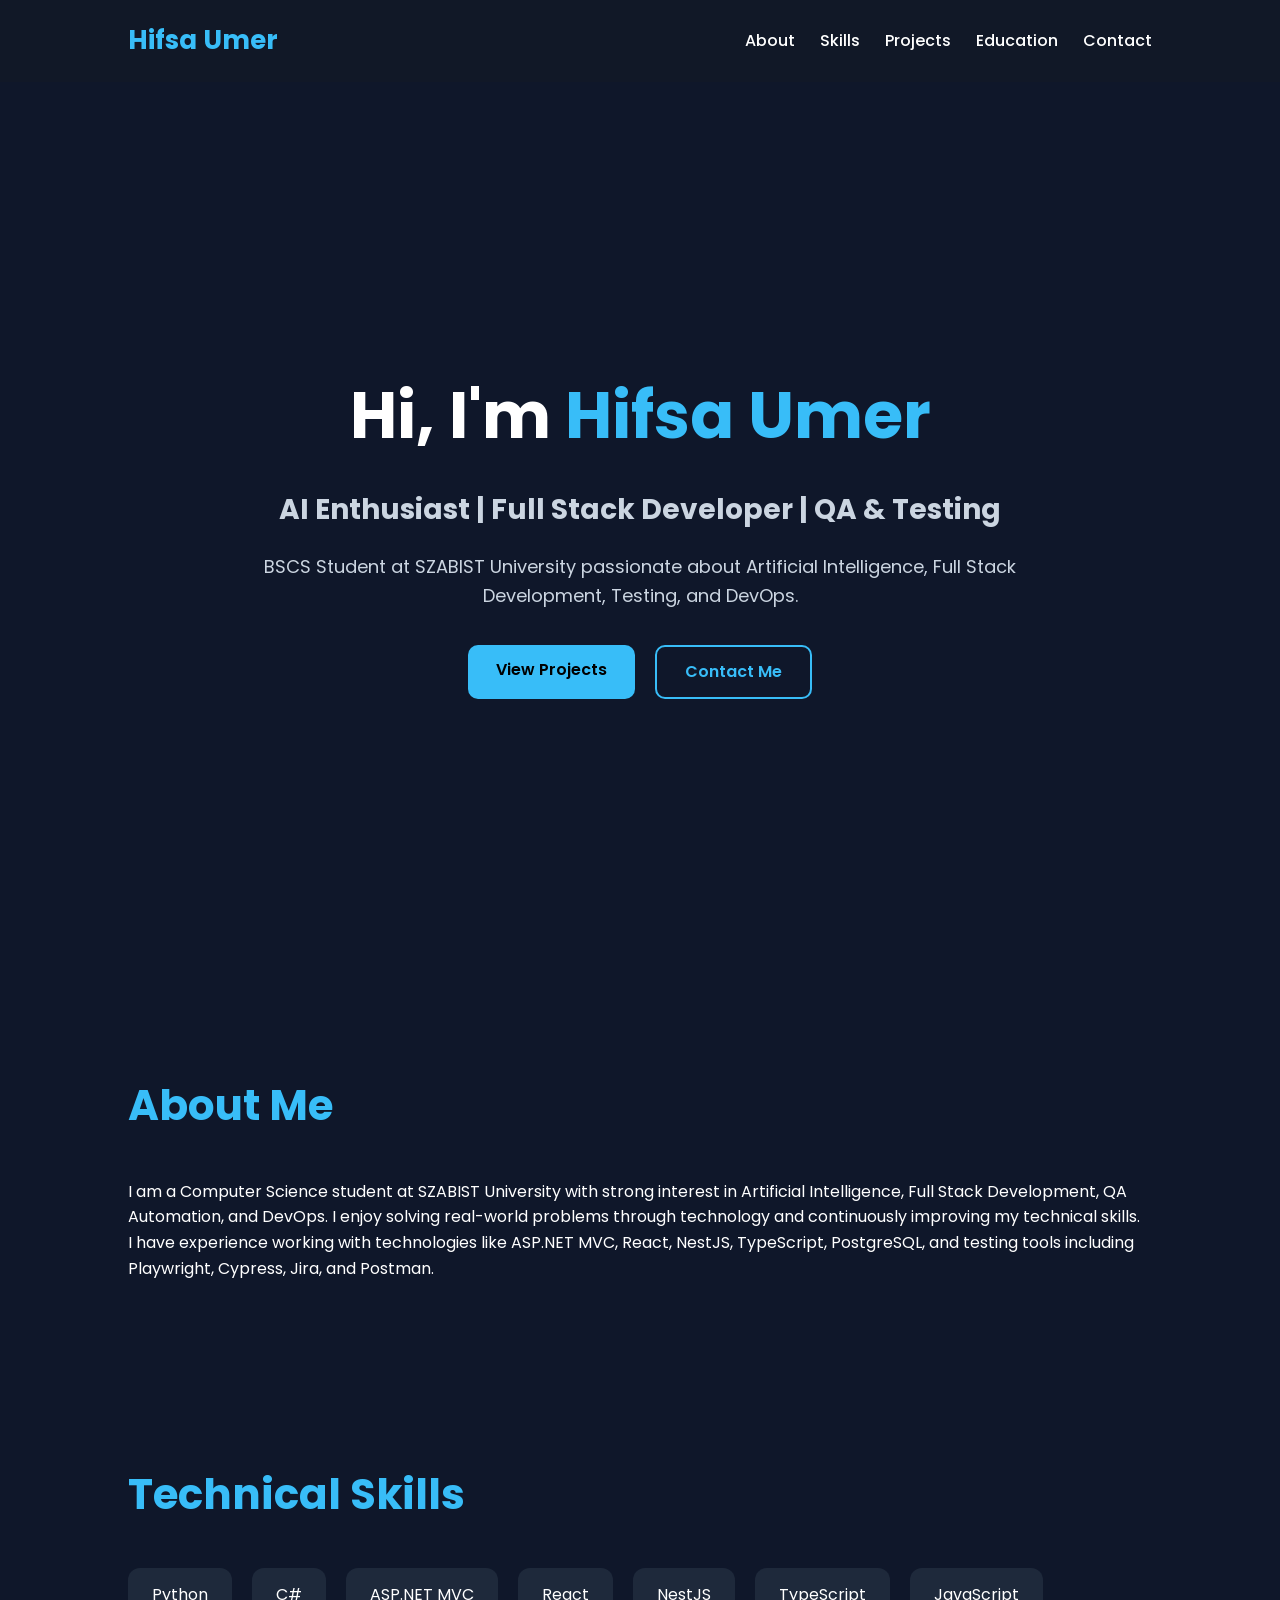
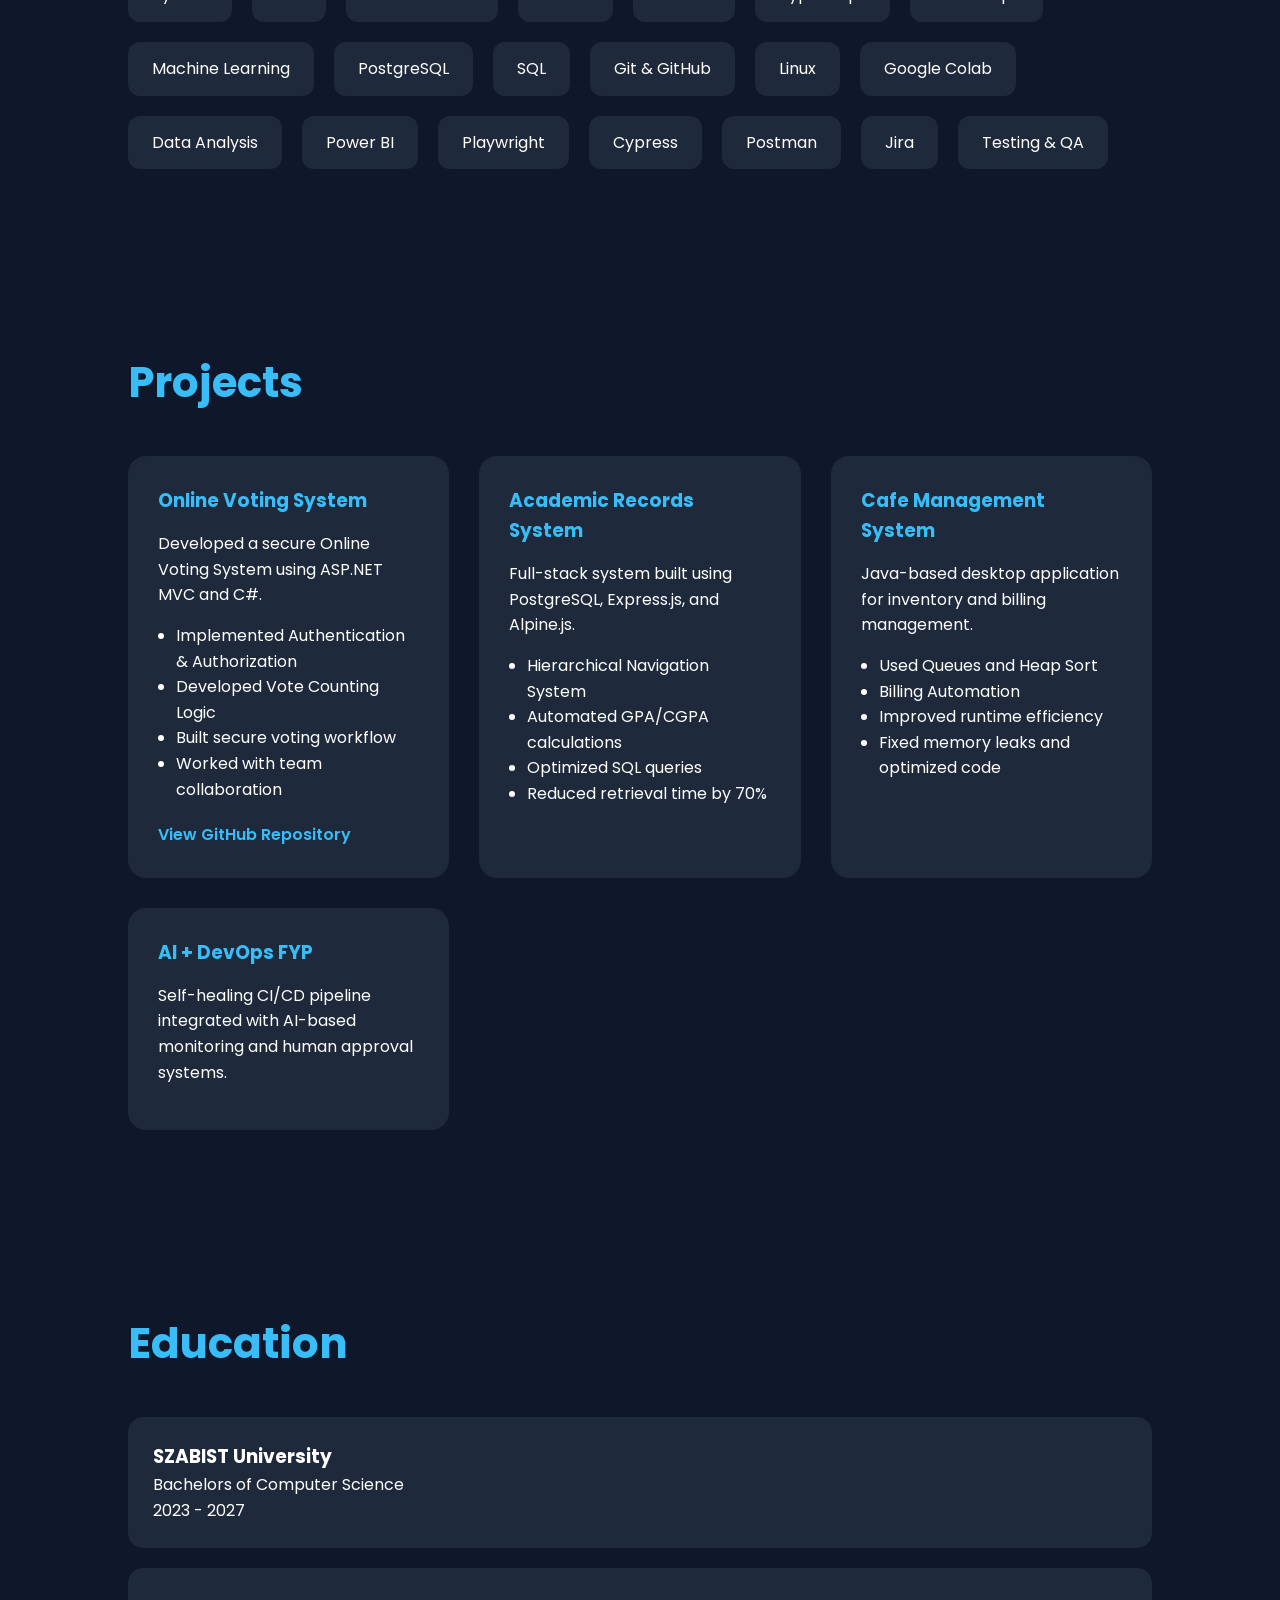
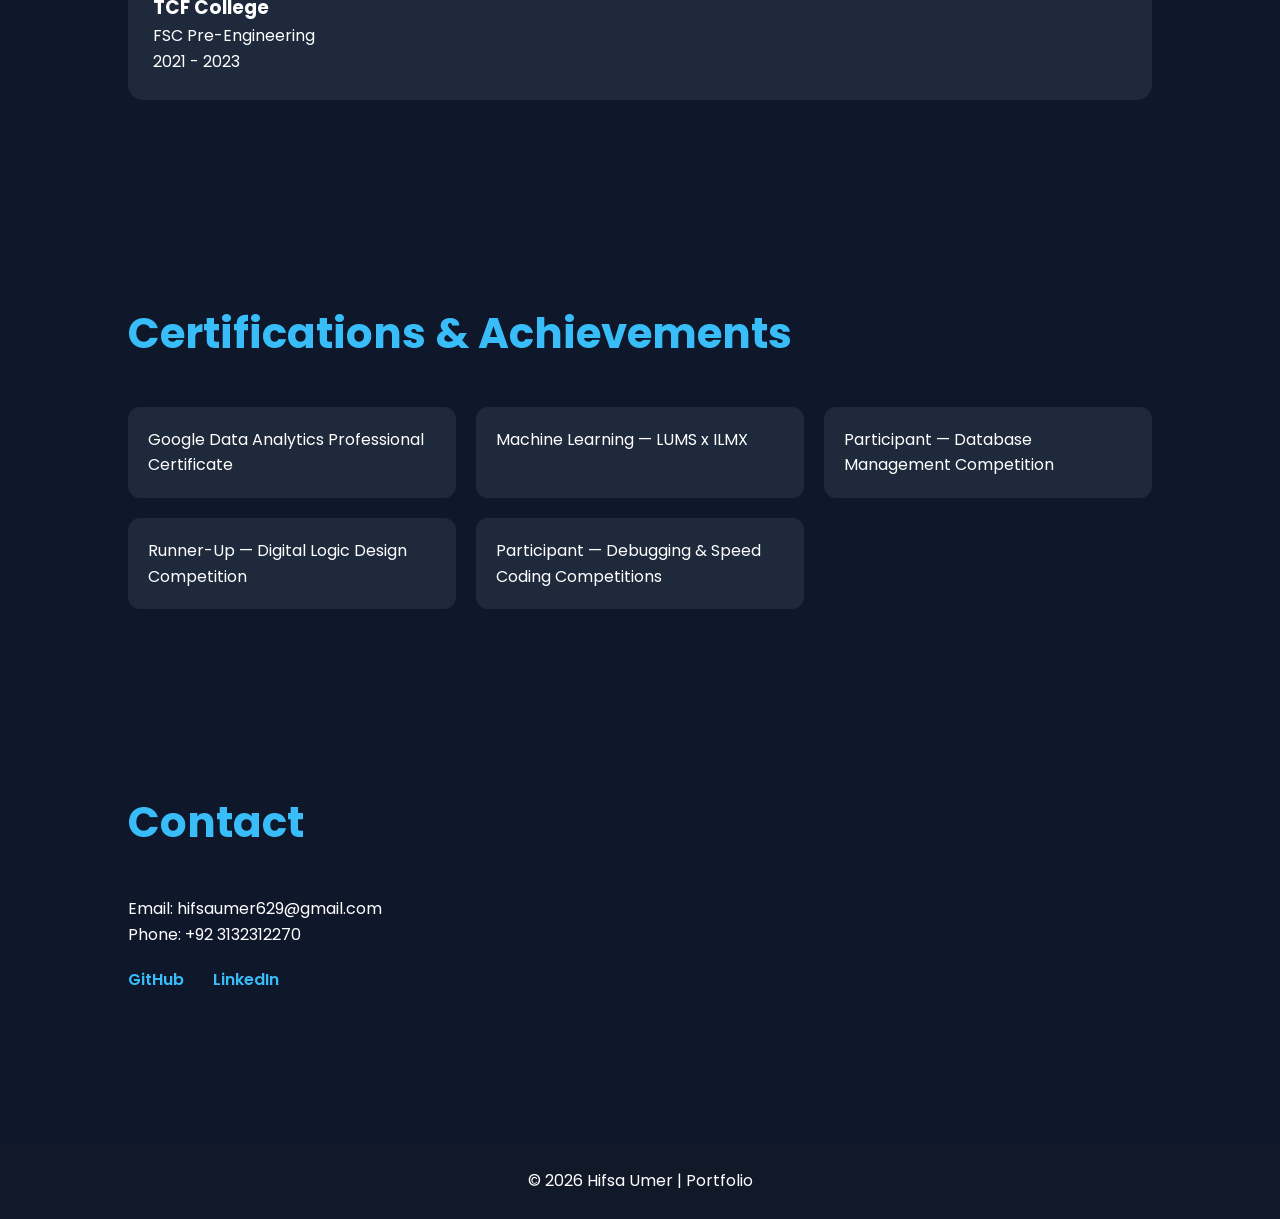
==== index.html @ a05b428c "Rename preview.html to index.html" ====
<!-- index.html -->

<!DOCTYPE html>
<html lang="en">

<head>
  <meta charset="UTF-8" />
  <meta name="viewport" content="width=device-width, initial-scale=1.0" />

  <title>Hifsa Umer | Portfolio</title>

  <link rel="stylesheet" href="style.css" />

  <link rel="preconnect" href="https://fonts.googleapis.com">
  <link rel="preconnect" href="https://fonts.gstatic.com" crossorigin>

  <link href="https://fonts.googleapis.com/css2?family=Poppins:wght@300;400;500;600;700&display=swap"
    rel="stylesheet">

</head>

<body>

  <!-- NAVBAR -->

  <nav class="navbar">

    <div class="logo">Hifsa Umer</div>

    <ul class="nav-links">

      <li><a href="#about">About</a></li>
      <li><a href="#skills">Skills</a></li>
      <li><a href="#projects">Projects</a></li>
      <li><a href="#education">Education</a></li>
      <li><a href="#contact">Contact</a></li>

    </ul>

  </nav>

  <!-- HERO SECTION -->

  <section class="hero">

    <div class="hero-content">

      <h1>
        Hi, I'm <span>Hifsa Umer</span>
      </h1>

      <h2>
        AI Enthusiast | Full Stack Developer | QA & Testing
      </h2>

      <p>
        BSCS Student at SZABIST University passionate about
        Artificial Intelligence, Full Stack Development,
        Testing, and DevOps.
      </p>

      <div class="hero-buttons">

        <a href="#projects" class="btn">View Projects</a>

        <a href="#contact" class="btn-outline">Contact Me</a>

      </div>

    </div>

  </section>

  <!-- ABOUT -->

  <section id="about" class="section">

    <h2>About Me</h2>

    <p>
      I am a Computer Science student at SZABIST University
      with strong interest in Artificial Intelligence,
      Full Stack Development, QA Automation, and DevOps.
      I enjoy solving real-world problems through technology
      and continuously improving my technical skills.
    </p>

    <p>
      I have experience working with technologies like
      ASP.NET MVC, React, NestJS, TypeScript, PostgreSQL,
      and testing tools including Playwright, Cypress,
      Jira, and Postman.
    </p>

  </section>

  <!-- SKILLS -->

  <section id="skills" class="section">

    <h2>Technical Skills</h2>

    <div class="skills-container">

      <div class="skill-card">Python</div>

      <div class="skill-card">C#</div>

      <div class="skill-card">ASP.NET MVC</div>

      <div class="skill-card">React</div>

      <div class="skill-card">NestJS</div>

      <div class="skill-card">TypeScript</div>

      <div class="skill-card">JavaScript</div>

      <div class="skill-card">Machine Learning</div>

      <div class="skill-card">PostgreSQL</div>

      <div class="skill-card">SQL</div>

      <div class="skill-card">Git & GitHub</div>

      <div class="skill-card">Linux</div>

      <div class="skill-card">Google Colab</div>

      <div class="skill-card">Data Analysis</div>

      <div class="skill-card">Power BI</div>

      <div class="skill-card">Playwright</div>

      <div class="skill-card">Cypress</div>

      <div class="skill-card">Postman</div>

      <div class="skill-card">Jira</div>

      <div class="skill-card">Testing & QA</div>

    </div>

  </section>

  <!-- PROJECTS -->

  <section id="projects" class="section">

    <h2>Projects</h2>

    <div class="projects-container">

      <!-- PROJECT 1 -->

      <div class="project-card">

        <h3>Online Voting System</h3>

        <p>
          Developed a secure Online Voting System using
          ASP.NET MVC and C#.
        </p>

        <ul>

          <li>Implemented Authentication & Authorization</li>

          <li>Developed Vote Counting Logic</li>

          <li>Built secure voting workflow</li>

          <li>Worked with team collaboration</li>

        </ul>

        <a href="https://github.com/Rida-view/OnlineVotingSystem"
          target="_blank">
          View GitHub Repository
        </a>

      </div>

      <!-- PROJECT 2 -->

      <div class="project-card">

        <h3>Academic Records System</h3>

        <p>
          Full-stack system built using PostgreSQL,
          Express.js, and Alpine.js.
        </p>

        <ul>

          <li>Hierarchical Navigation System</li>

          <li>Automated GPA/CGPA calculations</li>

          <li>Optimized SQL queries</li>

          <li>Reduced retrieval time by 70%</li>

        </ul>

      </div>

      <!-- PROJECT 3 -->

      <div class="project-card">

        <h3>Cafe Management System</h3>

        <p>
          Java-based desktop application for inventory
          and billing management.
        </p>

        <ul>

          <li>Used Queues and Heap Sort</li>

          <li>Billing Automation</li>

          <li>Improved runtime efficiency</li>

          <li>Fixed memory leaks and optimized code</li>

        </ul>

      </div>

      <!-- PROJECT 4 -->

      <div class="project-card">

        <h3>AI + DevOps FYP</h3>

        <p>
          Self-healing CI/CD pipeline integrated
          with AI-based monitoring and human
          approval systems.
        </p>

      </div>

    </div>

  </section>

  <!-- EDUCATION -->

  <section id="education" class="section">

    <h2>Education</h2>

    <div class="education-card">

      <h3>SZABIST University</h3>

      <p>Bachelors of Computer Science</p>

      <p>2023 - 2027</p>

    </div>

    <div class="education-card">

      <h3>TCF College</h3>

      <p>FSC Pre-Engineering</p>

      <p>2021 - 2023</p>

    </div>

  </section>

  <!-- CERTIFICATIONS -->

  <section class="section">

    <h2>Certifications & Achievements</h2>

    <div class="certifications">

      <div class="cert-card">
        Google Data Analytics Professional Certificate
      </div>

      <div class="cert-card">
        Machine Learning — LUMS x ILMX
      </div>

      <div class="cert-card">
        Participant — Database Management Competition
      </div>

      <div class="cert-card">
        Runner-Up — Digital Logic Design Competition
      </div>

      <div class="cert-card">
        Participant — Debugging & Speed Coding Competitions
      </div>

    </div>

  </section>

  <!-- CONTACT -->

  <section id="contact" class="section">

    <h2>Contact</h2>

    <p>Email: hifsaumer629@gmail.com</p>

    <p>Phone: +92 3132312270</p>

    <div class="social-links">

      <a href="https://github.com/" target="_blank">
        GitHub
      </a>

      <a href="https://www.linkedin.com/in/hifsa-umer-82b882246"
        target="_blank">
        LinkedIn
      </a>

    </div>

  </section>

  <!-- FOOTER -->

  <footer>

    <p>
      © 2026 Hifsa Umer | Portfolio
    </p>

  </footer>

  <script src="script.js"></script>

</body>

</html>
---- style.css ----
/* style.css */

*{
    margin:0;
    padding:0;
    box-sizing:border-box;
}

html{
    scroll-behavior:smooth;
}

body{
    font-family:'Poppins',sans-serif;
    background:#0f172a;
    color:white;
    line-height:1.6;
}

/* NAVBAR */

.navbar{
    display:flex;
    justify-content:space-between;
    align-items:center;
    padding:20px 10%;
    background:#111827;
    position:sticky;
    top:0;
    z-index:1000;
}

.logo{
    font-size:26px;
    font-weight:700;
    color:#38bdf8;
}

.nav-links{
    display:flex;
    list-style:none;
}

.nav-links li{
    margin-left:25px;
}

.nav-links a{
    text-decoration:none;
    color:white;
    transition:0.3s;
    font-weight:500;
}

.nav-links a:hover{
    color:#38bdf8;
}

/* HERO */

.hero{
    height:100vh;
    display:flex;
    justify-content:center;
    align-items:center;
    text-align:center;
    padding:20px;
}

.hero-content{
    max-width:800px;
}

.hero h1{
    font-size:65px;
    margin-bottom:20px;
}

.hero span{
    color:#38bdf8;
}

.hero h2{
    font-size:28px;
    margin-bottom:20px;
    color:#cbd5e1;
}

.hero p{
    font-size:18px;
    margin-bottom:35px;
    color:#cbd5e1;
}

.hero-buttons{
    display:flex;
    justify-content:center;
    gap:20px;
}

/* BUTTONS */

.btn{
    background:#38bdf8;
    color:black;
    padding:12px 28px;
    border-radius:10px;
    text-decoration:none;
    font-weight:600;
    transition:0.3s;
}

.btn:hover{
    transform:translateY(-3px);
}

.btn-outline{
    border:2px solid #38bdf8;
    color:#38bdf8;
    padding:12px 28px;
    border-radius:10px;
    text-decoration:none;
    font-weight:600;
    transition:0.3s;
}

.btn-outline:hover{
    background:#38bdf8;
    color:black;
}

/* SECTIONS */

.section{
    padding:90px 10%;
}

.section h2{
    font-size:42px;
    margin-bottom:40px;
    color:#38bdf8;
}

/* SKILLS */

.skills-container{
    display:flex;
    flex-wrap:wrap;
    gap:20px;
}

.skill-card{
    background:#1e293b;
    padding:14px 24px;
    border-radius:12px;
    transition:0.3s;
    cursor:pointer;
}

.skill-card:hover{
    background:#38bdf8;
    color:black;
    transform:translateY(-5px);
}

/* PROJECTS */

.projects-container{
    display:grid;
    grid-template-columns:repeat(auto-fit,minmax(320px,1fr));
    gap:30px;
}

.project-card{
    background:#1e293b;
    padding:30px;
    border-radius:18px;
    transition:0.3s;
}

.project-card:hover{
    transform:translateY(-6px);
}

.project-card h3{
    margin-bottom:15px;
    color:#38bdf8;
}

.project-card p{
    margin-bottom:15px;
}

.project-card ul{
    margin-left:18px;
    margin-bottom:20px;
}

.project-card a{
    color:#38bdf8;
    text-decoration:none;
    font-weight:600;
}

/* EDUCATION */

.education-card{
    background:#1e293b;
    padding:25px;
    border-radius:15px;
    margin-bottom:20px;
}

/* CERTIFICATIONS */

.certifications{
    display:grid;
    grid-template-columns:repeat(auto-fit,minmax(250px,1fr));
    gap:20px;
}

.cert-card{
    background:#1e293b;
    padding:20px;
    border-radius:12px;
}

/* CONTACT */

.social-links{
    margin-top:20px;
}

.social-links a{
    margin-right:25px;
    text-decoration:none;
    color:#38bdf8;
    font-weight:600;
}

/* FOOTER */

footer{
    background:#111827;
    text-align:center;
    padding:25px;
    margin-top:60px;
}

/* RESPONSIVE */

@media(max-width:768px){

    .hero h1{
        font-size:42px;
    }

    .hero h2{
        font-size:20px;
    }

    .nav-links{
        display:none;
    }

    .hero-buttons{
        flex-direction:column;
        align-items:center;
    }
}
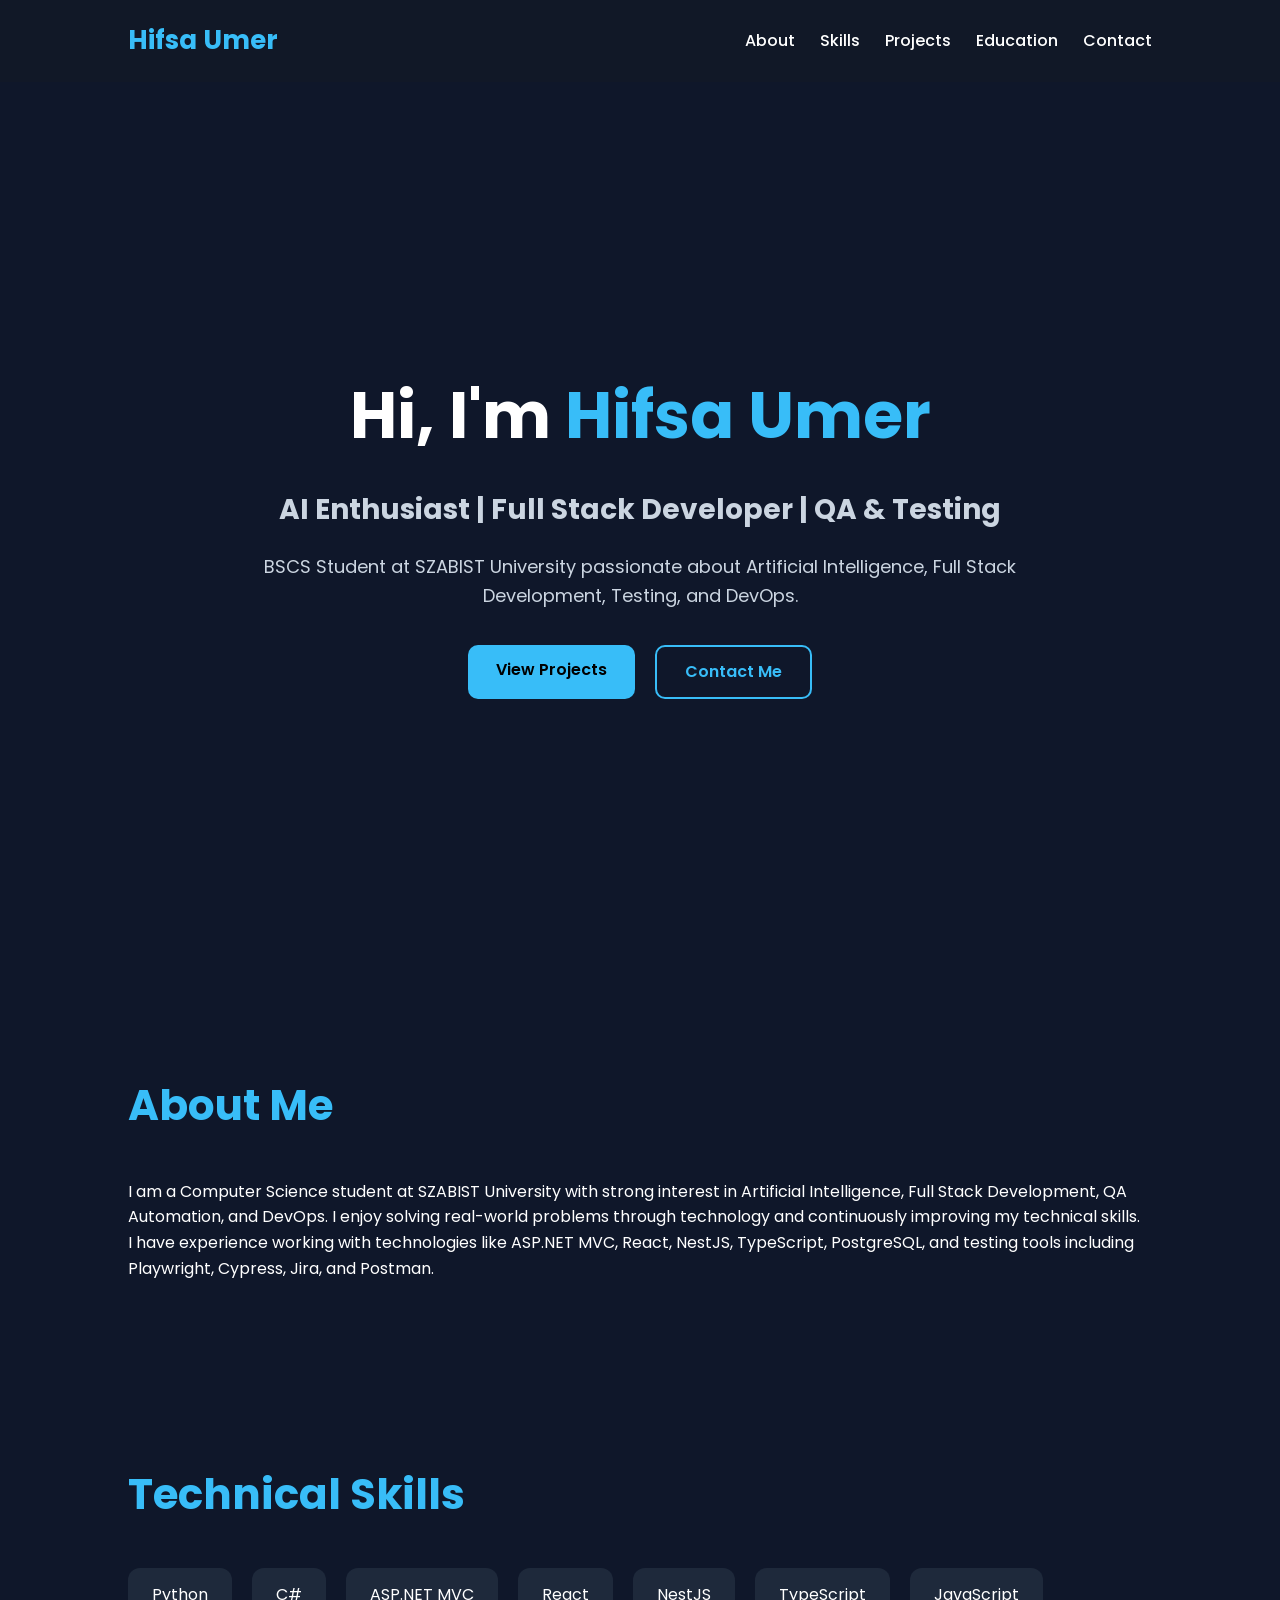
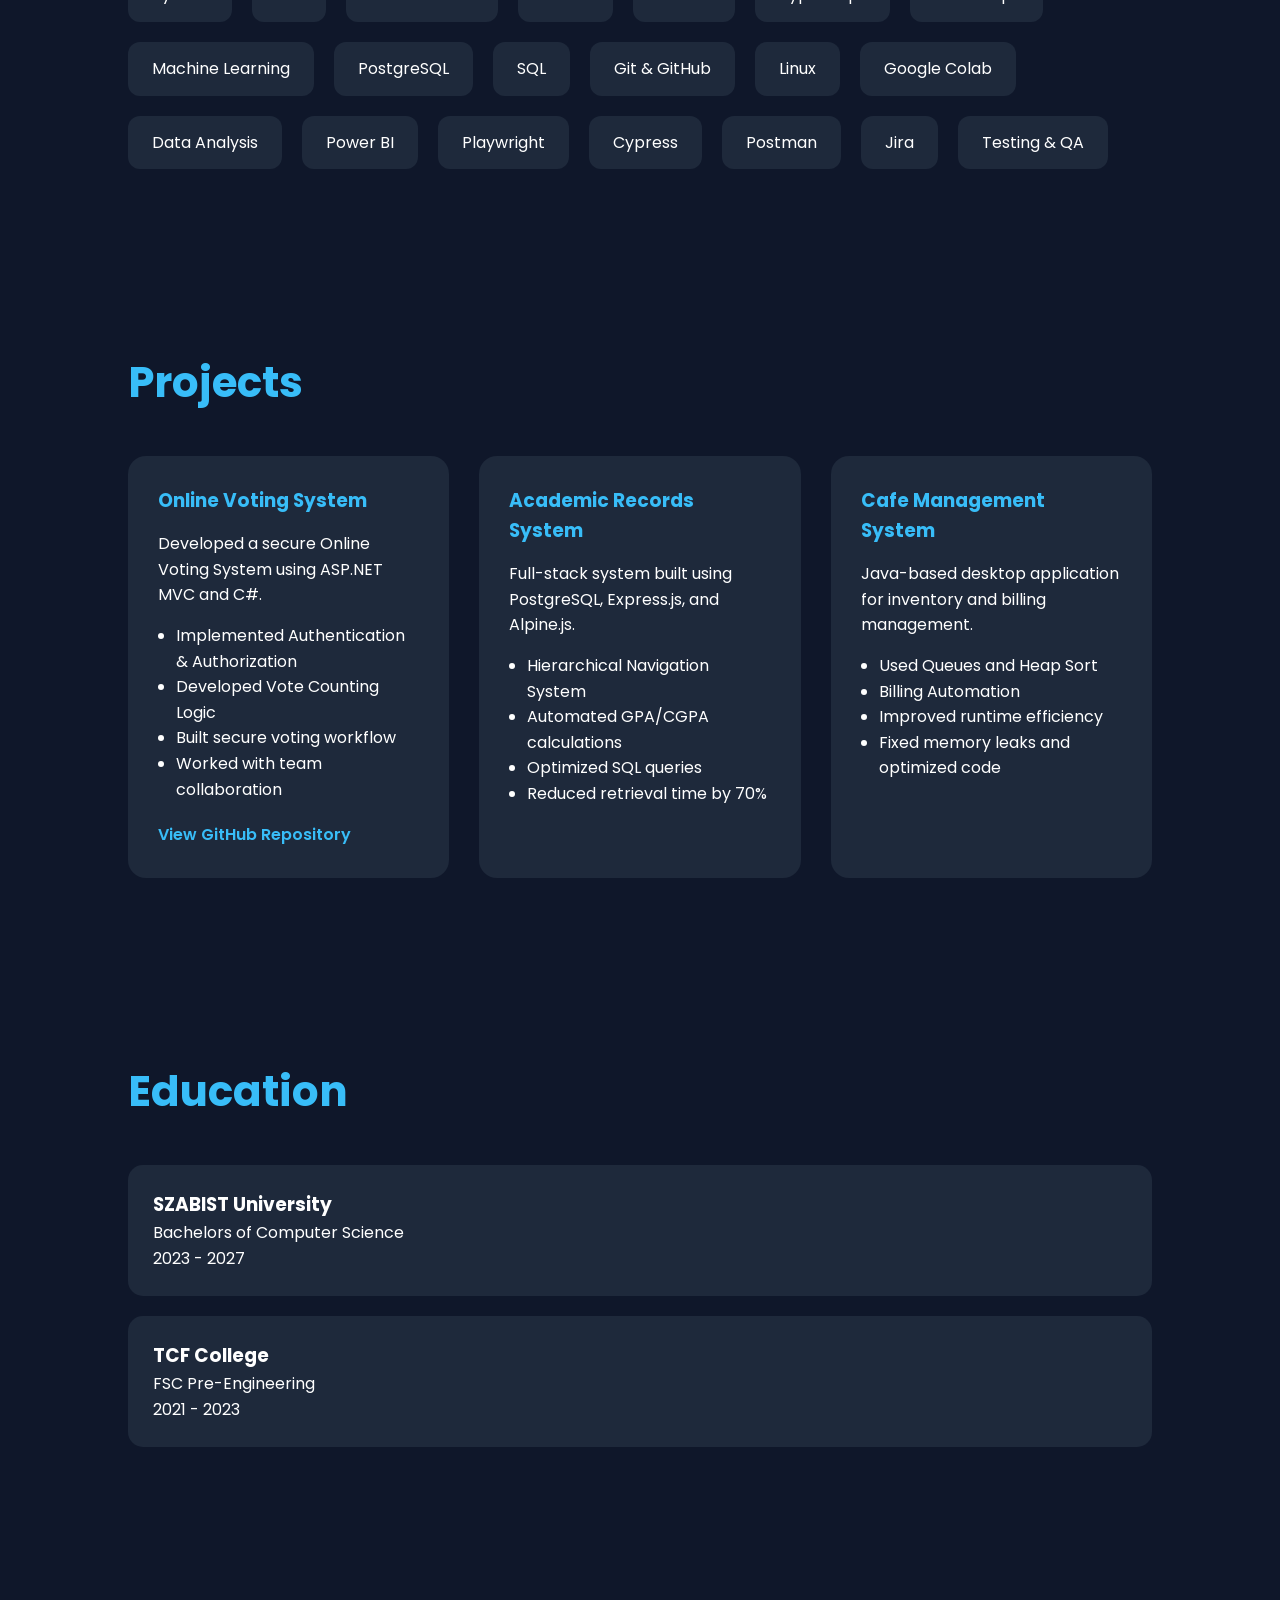
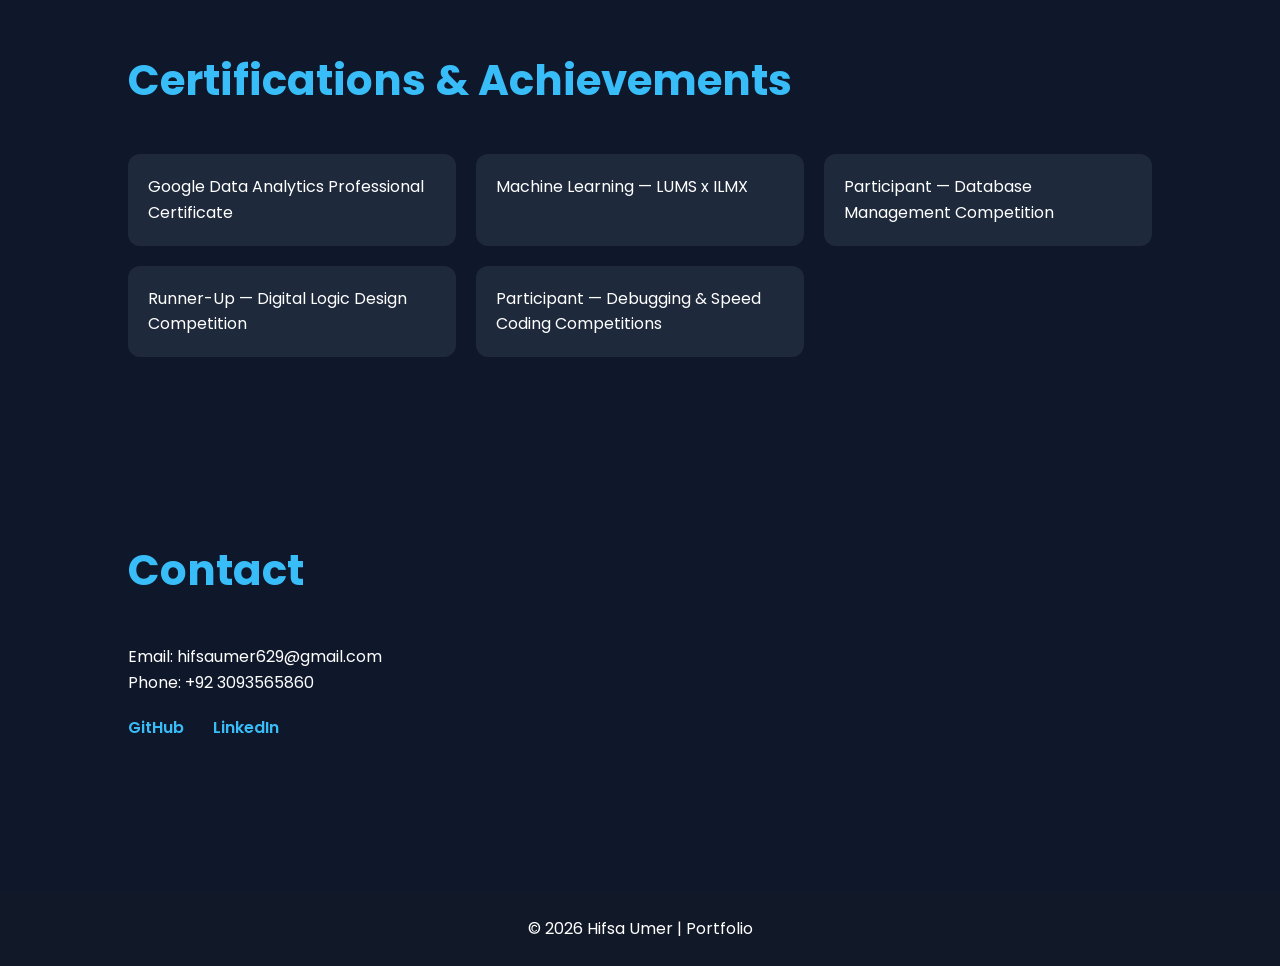
==== commit 29b09e7b: "Remove project 4 and update contact information Removed project 4 details and updated contact phone " ====
--- a/index.html
+++ b/index.html
@@ -234,19 +234,9 @@
 
       </div>
 
-      <!-- PROJECT 4 -->
-
-      <div class="project-card">
-
-        <h3>AI + DevOps FYP</h3>
-
-        <p>
-          Self-healing CI/CD pipeline integrated
-          with AI-based monitoring and human
-          approval systems.
-        </p>
-
-      </div>
+     
+
+     
 
     </div>
 
@@ -320,13 +310,13 @@
 
     <p>Email: hifsaumer629@gmail.com</p>
 
-    <p>Phone: +92 3132312270</p>
+    <p>Phone: +92 3093565860</p>
 
     <div class="social-links">
 
-      <a href="https://github.com/" target="_blank">
-        GitHub
-      </a>
+     <a href="https://github.com/HifsaUmer" target="_blank" rel="noopener noreferrer">
+  GitHub
+</a>
 
       <a href="https://www.linkedin.com/in/hifsa-umer-82b882246"
         target="_blank">
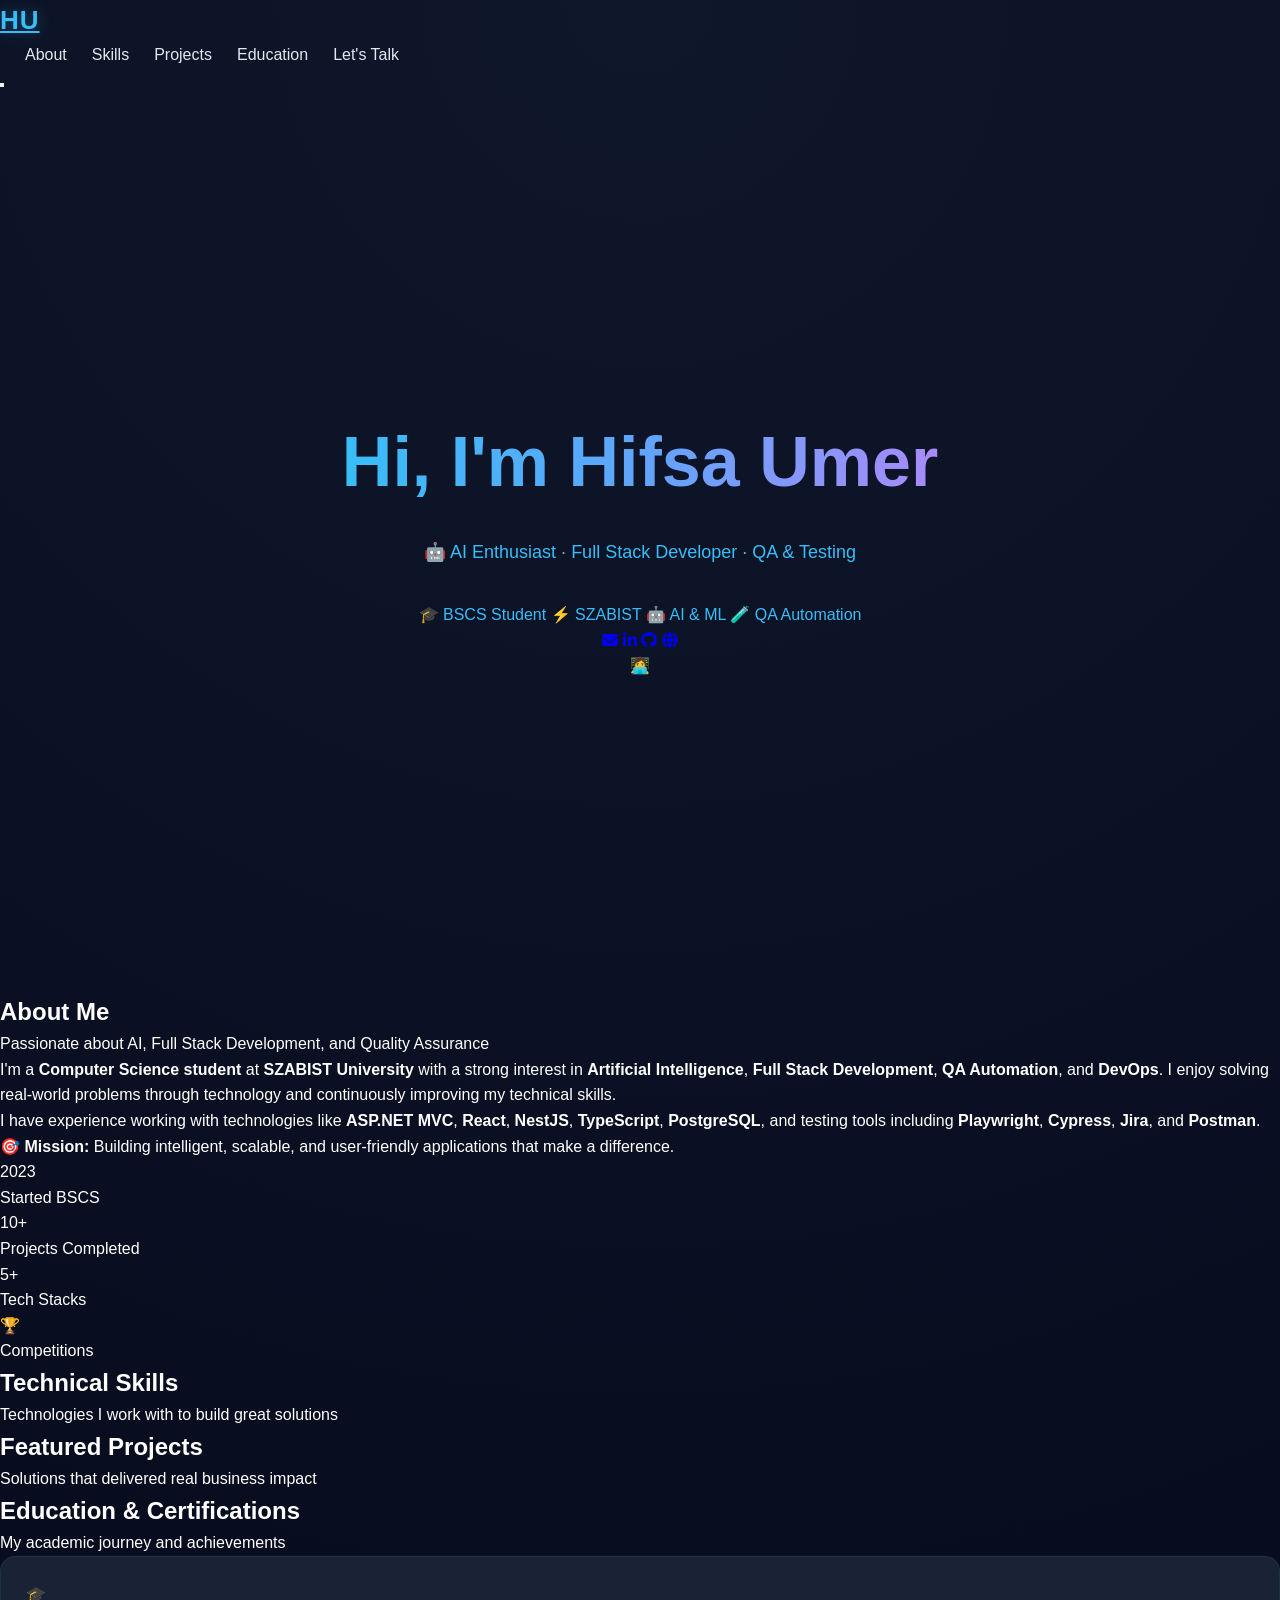
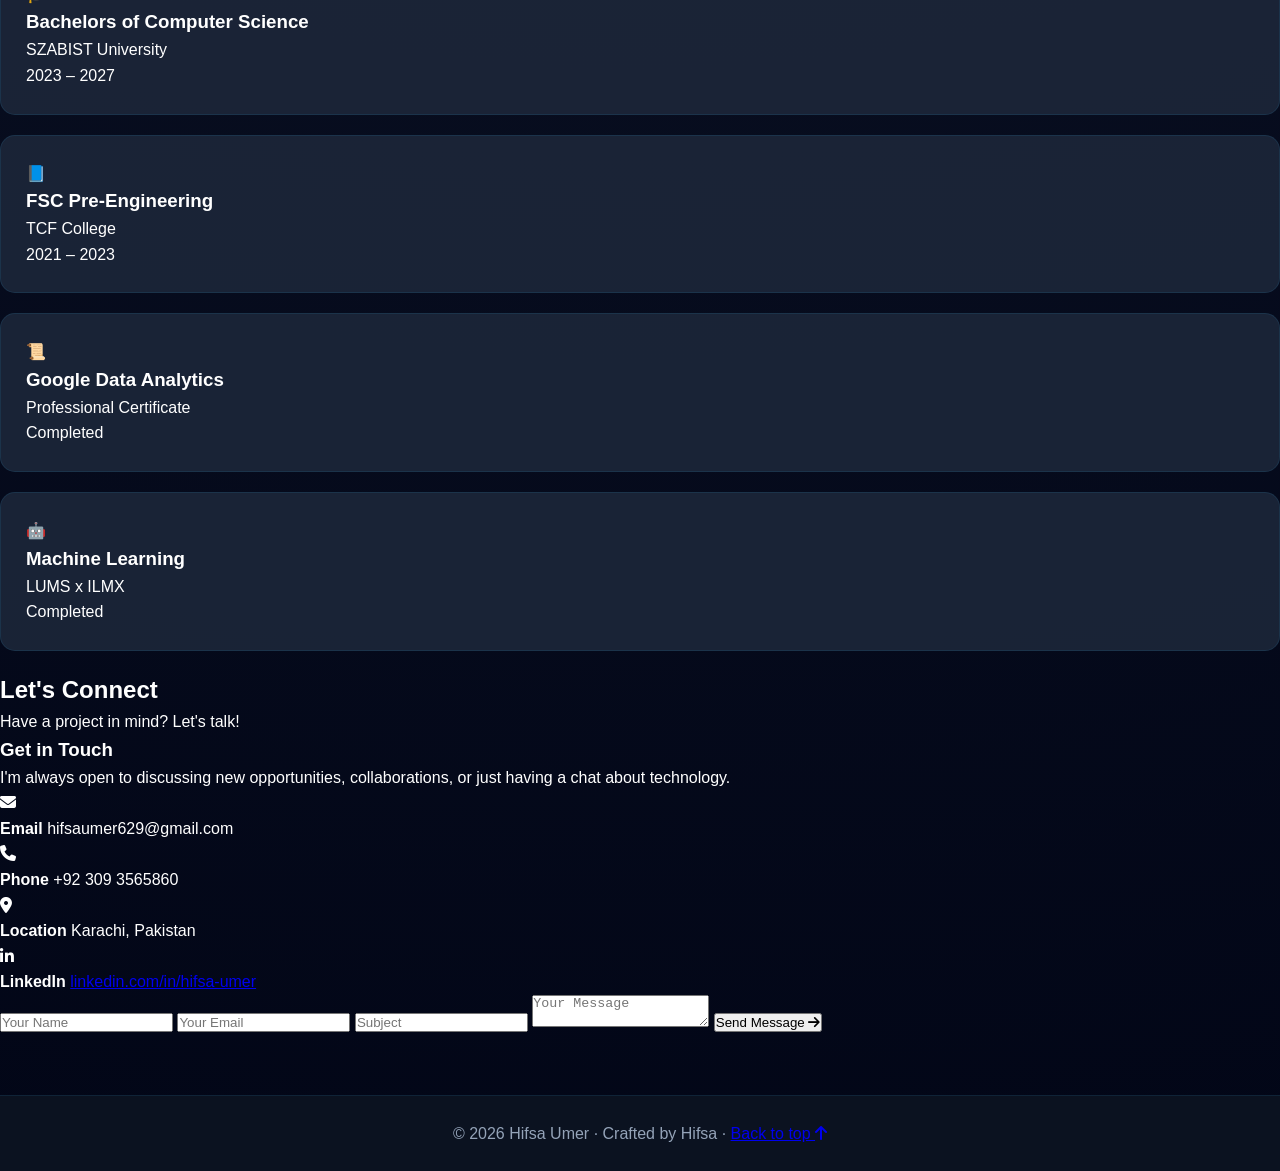
==== commit a676c647: "updated" ====
--- a/index.html
+++ b/index.html
@@ -1,344 +1,259 @@
-<!-- index.html -->
-
 <!DOCTYPE html>
 <html lang="en">
-
 <head>
-  <meta charset="UTF-8" />
-  <meta name="viewport" content="width=device-width, initial-scale=1.0" />
-
-  <title>Hifsa Umer | Portfolio</title>
-
-  <link rel="stylesheet" href="style.css" />
-
-  <link rel="preconnect" href="https://fonts.googleapis.com">
-  <link rel="preconnect" href="https://fonts.gstatic.com" crossorigin>
-
-  <link href="https://fonts.googleapis.com/css2?family=Poppins:wght@300;400;500;600;700&display=swap"
-    rel="stylesheet">
-
+    <meta charset="UTF-8" />
+    <meta name="viewport" content="width=device-width, initial-scale=1.0" />
+    <title>Hifsa Umer | AI Enthusiast & Full Stack Developer</title>
+
+    <!-- Font Awesome -->
+    <link rel="stylesheet" href="https://cdnjs.cloudflare.com/ajax/libs/font-awesome/6.5.0/css/all.min.css" />
+
+    <!-- Google Fonts -->
+    <link href="https://fonts.googleapis.com/css2?family=Fira+Code:wght@400;600;700&family=Inter:wght@300;400;500;600;700;800;900&display=swap" rel="stylesheet" />
+
+    <!-- Custom CSS -->
+    <link rel="stylesheet" href="style.css" />
 </head>
-
 <body>
 
-  <!-- NAVBAR -->
-
-  <nav class="navbar">
-
-    <div class="logo">Hifsa Umer</div>
-
-    <ul class="nav-links">
-
-      <li><a href="#about">About</a></li>
-      <li><a href="#skills">Skills</a></li>
-      <li><a href="#projects">Projects</a></li>
-      <li><a href="#education">Education</a></li>
-      <li><a href="#contact">Contact</a></li>
-
-    </ul>
-
-  </nav>
-
-  <!-- HERO SECTION -->
-
-  <section class="hero">
-
-    <div class="hero-content">
-
-      <h1>
-        Hi, I'm <span>Hifsa Umer</span>
-      </h1>
-
-      <h2>
-        AI Enthusiast | Full Stack Developer | QA & Testing
-      </h2>
-
-      <p>
-        BSCS Student at SZABIST University passionate about
-        Artificial Intelligence, Full Stack Development,
-        Testing, and DevOps.
-      </p>
-
-      <div class="hero-buttons">
-
-        <a href="#projects" class="btn">View Projects</a>
-
-        <a href="#contact" class="btn-outline">Contact Me</a>
-
-      </div>
-
+    <!-- ===== ANIMATED BACKGROUND ===== -->
+    <div class="bg-orbs">
+        <span></span>
+        <span></span>
+        <span></span>
+        <span></span>
     </div>
 
-  </section>
-
-  <!-- ABOUT -->
-
-  <section id="about" class="section">
-
-    <h2>About Me</h2>
-
-    <p>
-      I am a Computer Science student at SZABIST University
-      with strong interest in Artificial Intelligence,
-      Full Stack Development, QA Automation, and DevOps.
-      I enjoy solving real-world problems through technology
-      and continuously improving my technical skills.
-    </p>
-
-    <p>
-      I have experience working with technologies like
-      ASP.NET MVC, React, NestJS, TypeScript, PostgreSQL,
-      and testing tools including Playwright, Cypress,
-      Jira, and Postman.
-    </p>
-
-  </section>
-
-  <!-- SKILLS -->
-
-  <section id="skills" class="section">
-
-    <h2>Technical Skills</h2>
-
-    <div class="skills-container">
-
-      <div class="skill-card">Python</div>
-
-      <div class="skill-card">C#</div>
-
-      <div class="skill-card">ASP.NET MVC</div>
-
-      <div class="skill-card">React</div>
-
-      <div class="skill-card">NestJS</div>
-
-      <div class="skill-card">TypeScript</div>
-
-      <div class="skill-card">JavaScript</div>
-
-      <div class="skill-card">Machine Learning</div>
-
-      <div class="skill-card">PostgreSQL</div>
-
-      <div class="skill-card">SQL</div>
-
-      <div class="skill-card">Git & GitHub</div>
-
-      <div class="skill-card">Linux</div>
-
-      <div class="skill-card">Google Colab</div>
-
-      <div class="skill-card">Data Analysis</div>
-
-      <div class="skill-card">Power BI</div>
-
-      <div class="skill-card">Playwright</div>
-
-      <div class="skill-card">Cypress</div>
-
-      <div class="skill-card">Postman</div>
-
-      <div class="skill-card">Jira</div>
-
-      <div class="skill-card">Testing & QA</div>
-
-    </div>
-
-  </section>
-
-  <!-- PROJECTS -->
-
-  <section id="projects" class="section">
-
-    <h2>Projects</h2>
-
-    <div class="projects-container">
-
-      <!-- PROJECT 1 -->
-
-      <div class="project-card">
-
-        <h3>Online Voting System</h3>
-
-        <p>
-          Developed a secure Online Voting System using
-          ASP.NET MVC and C#.
-        </p>
-
-        <ul>
-
-          <li>Implemented Authentication & Authorization</li>
-
-          <li>Developed Vote Counting Logic</li>
-
-          <li>Built secure voting workflow</li>
-
-          <li>Worked with team collaboration</li>
-
-        </ul>
-
-        <a href="https://github.com/Rida-view/OnlineVotingSystem"
-          target="_blank">
-          View GitHub Repository
-        </a>
-
-      </div>
-
-      <!-- PROJECT 2 -->
-
-      <div class="project-card">
-
-        <h3>Academic Records System</h3>
-
-        <p>
-          Full-stack system built using PostgreSQL,
-          Express.js, and Alpine.js.
-        </p>
-
-        <ul>
-
-          <li>Hierarchical Navigation System</li>
-
-          <li>Automated GPA/CGPA calculations</li>
-
-          <li>Optimized SQL queries</li>
-
-          <li>Reduced retrieval time by 70%</li>
-
-        </ul>
-
-      </div>
-
-      <!-- PROJECT 3 -->
-
-      <div class="project-card">
-
-        <h3>Cafe Management System</h3>
-
-        <p>
-          Java-based desktop application for inventory
-          and billing management.
-        </p>
-
-        <ul>
-
-          <li>Used Queues and Heap Sort</li>
-
-          <li>Billing Automation</li>
-
-          <li>Improved runtime efficiency</li>
-
-          <li>Fixed memory leaks and optimized code</li>
-
-        </ul>
-
-      </div>
-
-     
-
-     
-
-    </div>
-
-  </section>
-
-  <!-- EDUCATION -->
-
-  <section id="education" class="section">
-
-    <h2>Education</h2>
-
-    <div class="education-card">
-
-      <h3>SZABIST University</h3>
-
-      <p>Bachelors of Computer Science</p>
-
-      <p>2023 - 2027</p>
-
-    </div>
-
-    <div class="education-card">
-
-      <h3>TCF College</h3>
-
-      <p>FSC Pre-Engineering</p>
-
-      <p>2021 - 2023</p>
-
-    </div>
-
-  </section>
-
-  <!-- CERTIFICATIONS -->
-
-  <section class="section">
-
-    <h2>Certifications & Achievements</h2>
-
-    <div class="certifications">
-
-      <div class="cert-card">
-        Google Data Analytics Professional Certificate
-      </div>
-
-      <div class="cert-card">
-        Machine Learning — LUMS x ILMX
-      </div>
-
-      <div class="cert-card">
-        Participant — Database Management Competition
-      </div>
-
-      <div class="cert-card">
-        Runner-Up — Digital Logic Design Competition
-      </div>
-
-      <div class="cert-card">
-        Participant — Debugging & Speed Coding Competitions
-      </div>
-
-    </div>
-
-  </section>
-
-  <!-- CONTACT -->
-
-  <section id="contact" class="section">
-
-    <h2>Contact</h2>
-
-    <p>Email: hifsaumer629@gmail.com</p>
-
-    <p>Phone: +92 3093565860</p>
-
-    <div class="social-links">
-
-     <a href="https://github.com/HifsaUmer" target="_blank" rel="noopener noreferrer">
-  GitHub
-</a>
-
-      <a href="https://www.linkedin.com/in/hifsa-umer-82b882246"
-        target="_blank">
-        LinkedIn
-      </a>
-
-    </div>
-
-  </section>
-
-  <!-- FOOTER -->
-
-  <footer>
-
-    <p>
-      © 2026 Hifsa Umer | Portfolio
-    </p>
-
-  </footer>
-
-  <script src="script.js"></script>
+    <!-- ===== NAVIGATION ===== -->
+    <nav id="navbar">
+        <div class="container">
+            <a href="#" class="logo">HU</a>
+            <ul class="nav-links" id="navLinks">
+                <li><a href="#about">About</a></li>
+                <li><a href="#skills">Skills</a></li>
+                <li><a href="#projects">Projects</a></li>
+                <li><a href="#education">Education</a></li>
+                <li><a href="#contact" class="nav-cta">Let's Talk</a></li>
+            </ul>
+            <button class="hamburger" id="hamburger" aria-label="Toggle menu">
+                <span></span>
+                <span></span>
+                <span></span>
+            </button>
+        </div>
+    </nav>
+
+    <!-- ===== HERO ===== -->
+    <section class="hero" id="home">
+        <div class="container">
+            <div class="hero-content">
+                <div class="hero-text">
+                    <h1>Hi, I'm <span class="highlight">Hifsa Umer</span></h1>
+                    <p class="subtitle">🤖 <span>AI Enthusiast</span> · <span>Full Stack Developer</span> · <span>QA & Testing</span></p>
+                    <div class="hero-typing">
+                        <span id="typed"></span><span class="cursor"></span>
+                    </div>
+                    <div class="hero-badges">
+                        <span class="badge">🎓 BSCS Student</span>
+                        <span class="badge">⚡ SZABIST</span>
+                        <span class="badge">🤖 AI & ML</span>
+                        <span class="badge">🧪 QA Automation</span>
+                    </div>
+                    <div class="hero-social">
+                        <a href="mailto:hifsaumer629@gmail.com" aria-label="Email"><i class="fas fa-envelope"></i></a>
+                        <a href="https://linkedin.com/in/hifsa-umer" aria-label="LinkedIn"><i class="fab fa-linkedin-in"></i></a>
+                        <a href="https://github.com/hifsaumer" aria-label="GitHub"><i class="fab fa-github"></i></a>
+                        <a href="https://hifsaumer.github.io" aria-label="Portfolio"><i class="fas fa-globe"></i></a>
+                    </div>
+                </div>
+                <div class="hero-visual">
+                    <div class="avatar-wrapper">
+                        <div class="avatar-ring"></div>
+                        <div class="avatar-inner">
+                            <span class="avatar-placeholder">👩‍💻</span>
+                            <div class="floating-dots">
+                                <span></span>
+                                <span></span>
+                                <span></span>
+                                <span></span>
+                            </div>
+                        </div>
+                    </div>
+                </div>
+            </div>
+        </div>
+    </section>
+
+    <!-- ===== ABOUT ===== -->
+    <section id="about">
+        <div class="container">
+            <div class="section-header">
+                <h2>About <span>Me</span></h2>
+                <p>Passionate about AI, Full Stack Development, and Quality Assurance</p>
+            </div>
+            <div class="about-grid">
+                <div class="about-text">
+                    <p>
+                        I'm a <strong>Computer Science student</strong> at <strong>SZABIST University</strong> with a strong interest in 
+                        <strong>Artificial Intelligence</strong>, <strong>Full Stack Development</strong>, <strong>QA Automation</strong>, 
+                        and <strong>DevOps</strong>. I enjoy solving real-world problems through technology and continuously improving my technical skills.
+                    </p>
+                    <p>
+                        I have experience working with technologies like <strong>ASP.NET MVC</strong>, <strong>React</strong>, 
+                        <strong>NestJS</strong>, <strong>TypeScript</strong>, <strong>PostgreSQL</strong>, and testing tools including 
+                        <strong>Playwright</strong>, <strong>Cypress</strong>, <strong>Jira</strong>, and <strong>Postman</strong>.
+                    </p>
+                    <p>
+                        🎯 <strong>Mission:</strong> Building intelligent, scalable, and user-friendly applications that make a difference.
+                    </p>
+                </div>
+                <div class="about-stats">
+                    <div class="stat-card">
+                        <div class="number">2023</div>
+                        <div class="label">Started BSCS</div>
+                    </div>
+                    <div class="stat-card">
+                        <div class="number">10+</div>
+                        <div class="label">Projects Completed</div>
+                    </div>
+                    <div class="stat-card">
+                        <div class="number">5+</div>
+                        <div class="label">Tech Stacks</div>
+                    </div>
+                    <div class="stat-card">
+                        <div class="number">🏆</div>
+                        <div class="label">Competitions</div>
+                    </div>
+                </div>
+            </div>
+        </div>
+    </section>
+
+    <!-- ===== SKILLS ===== -->
+    <section id="skills">
+        <div class="container">
+            <div class="section-header">
+                <h2>Technical <span>Skills</span></h2>
+                <p>Technologies I work with to build great solutions</p>
+            </div>
+            <div class="skills-grid" id="skillsGrid"></div>
+        </div>
+    </section>
+
+    <!-- ===== PROJECTS ===== -->
+    <section id="projects">
+        <div class="container">
+            <div class="section-header">
+                <h2>Featured <span>Projects</span></h2>
+                <p>Solutions that delivered real business impact</p>
+            </div>
+            <div class="projects-grid" id="projectsGrid"></div>
+        </div>
+    </section>
+
+    <!-- ===== EDUCATION ===== -->
+    <section id="education">
+        <div class="container">
+            <div class="section-header">
+                <h2>Education & <span>Certifications</span></h2>
+                <p>My academic journey and achievements</p>
+            </div>
+            <div class="education-grid">
+                <div class="education-card">
+                    <div class="icon">🎓</div>
+                    <h3>Bachelors of Computer Science</h3>
+                    <p class="institution">SZABIST University</p>
+                    <p class="date">2023 – 2027</p>
+                </div>
+                <div class="education-card">
+                    <div class="icon">📘</div>
+                    <h3>FSC Pre-Engineering</h3>
+                    <p class="institution">TCF College</p>
+                    <p class="date">2021 – 2023</p>
+                </div>
+                <div class="education-card">
+                    <div class="icon">📜</div>
+                    <h3>Google Data Analytics</h3>
+                    <p class="institution">Professional Certificate</p>
+                    <p class="date">Completed</p>
+                </div>
+                <div class="education-card">
+                    <div class="icon">🤖</div>
+                    <h3>Machine Learning</h3>
+                    <p class="institution">LUMS x ILMX</p>
+                    <p class="date">Completed</p>
+                </div>
+            </div>
+        </div>
+    </section>
+
+    <!-- ===== CONTACT ===== -->
+    <section id="contact">
+        <div class="container">
+            <div class="section-header">
+                <h2>Let's <span>Connect</span></h2>
+                <p>Have a project in mind? Let's talk!</p>
+            </div>
+            <div class="contact-wrapper">
+                <div class="contact-info">
+                    <h3>Get in Touch</h3>
+                    <p>
+                        I'm always open to discussing new opportunities, collaborations,
+                        or just having a chat about technology.
+                    </p>
+                    <div class="contact-item">
+                        <div class="icon"><i class="fas fa-envelope"></i></div>
+                        <div class="text">
+                            <strong>Email</strong>
+                            hifsaumer629@gmail.com
+                        </div>
+                    </div>
+                    <div class="contact-item">
+                        <div class="icon"><i class="fas fa-phone"></i></div>
+                        <div class="text">
+                            <strong>Phone</strong>
+                            +92 309 3565860
+                        </div>
+                    </div>
+                    <div class="contact-item">
+                        <div class="icon"><i class="fas fa-map-marker-alt"></i></div>
+                        <div class="text">
+                            <strong>Location</strong>
+                            Karachi, Pakistan
+                        </div>
+                    </div>
+                    <div class="contact-item">
+                        <div class="icon"><i class="fab fa-linkedin-in"></i></div>
+                        <div class="text">
+                            <strong>LinkedIn</strong>
+                            <a href="https://linkedin.com/in/hifsa-umer">linkedin.com/in/hifsa-umer</a>
+                        </div>
+                    </div>
+                </div>
+                <form class="contact-form" id="contactForm">
+                    <input type="text" placeholder="Your Name" required />
+                    <input type="email" placeholder="Your Email" required />
+                    <input type="text" placeholder="Subject" />
+                    <textarea placeholder="Your Message" required></textarea>
+                    <button type="submit">Send Message <i class="fas fa-arrow-right"></i></button>
+                </form>
+            </div>
+        </div>
+    </section>
+
+    <!-- ===== FOOTER ===== -->
+    <footer>
+        <div class="container">
+            <p>
+                &copy; 2026 Hifsa Umer &middot; Crafted by
+                <span class="heart">Hifsa</span> &middot;
+                <a href="#home">Back to top <i class="fas fa-arrow-up"></i></a>
+            </p>
+        </div>
+    </footer>
+
+    <!-- ===== JavaScript ===== -->
+    <script src="script.js"></script>
 
 </body>
-
 </html>
--- a/style.css
+++ b/style.css
@@ -1,4 +1,4 @@
-/* style.css */
+/* style.css - PREMIUM VERSION */
 
 *{
     margin:0;
@@ -12,28 +12,32 @@
 
 body{
     font-family:'Poppins',sans-serif;
-    background:#0f172a;
+    background: radial-gradient(circle at top, #0f172a, #020617);
     color:white;
     line-height:1.6;
 }
 
-/* NAVBAR */
-
+/* NAVBAR - GLASS EFFECT */
 .navbar{
     display:flex;
     justify-content:space-between;
     align-items:center;
-    padding:20px 10%;
-    background:#111827;
+    padding:18px 10%;
     position:sticky;
     top:0;
     z-index:1000;
+
+    background: rgba(17, 24, 39, 0.6);
+    backdrop-filter: blur(12px);
+    border-bottom: 1px solid rgba(56, 189, 248, 0.2);
 }
 
 .logo{
     font-size:26px;
-    font-weight:700;
-    color:#38bdf8;
+    font-weight:800;
+    color:#38bdf8;
+    letter-spacing:1px;
+    text-shadow:0 0 15px rgba(56,189,248,0.4);
 }
 
 .nav-links{
@@ -47,17 +51,32 @@
 
 .nav-links a{
     text-decoration:none;
-    color:white;
+    color:#e2e8f0;
     transition:0.3s;
     font-weight:500;
+    position:relative;
+}
+
+.nav-links a::after{
+    content:"";
+    position:absolute;
+    left:0;
+    bottom:-5px;
+    width:0%;
+    height:2px;
+    background:#38bdf8;
+    transition:0.3s;
 }
 
 .nav-links a:hover{
     color:#38bdf8;
 }
 
+.nav-links a:hover::after{
+    width:100%;
+}
+
 /* HERO */
-
 .hero{
     height:100vh;
     display:flex;
@@ -68,12 +87,22 @@
 }
 
 .hero-content{
-    max-width:800px;
+    max-width:850px;
 }
 
 .hero h1{
-    font-size:65px;
+    font-size:70px;
     margin-bottom:20px;
+    font-weight:800;
+    background: linear-gradient(90deg,#38bdf8,#60a5fa,#a78bfa);
+    -webkit-background-clip:text;
+    -webkit-text-fill-color:transparent;
+    animation: glow 3s infinite alternate;
+}
+
+@keyframes glow{
+    from{filter: drop-shadow(0 0 10px rgba(56,189,248,0.2));}
+    to{filter: drop-shadow(0 0 20px rgba(168,85,247,0.4));}
 }
 
 .hero span{
@@ -89,36 +118,37 @@
 .hero p{
     font-size:18px;
     margin-bottom:35px;
-    color:#cbd5e1;
-}
-
+    color:#94a3b8;
+}
+
+/* BUTTONS */
 .hero-buttons{
     display:flex;
     justify-content:center;
     gap:20px;
 }
 
-/* BUTTONS */
-
 .btn{
-    background:#38bdf8;
+    background: linear-gradient(135deg,#38bdf8,#3b82f6);
     color:black;
     padding:12px 28px;
-    border-radius:10px;
+    border-radius:12px;
     text-decoration:none;
-    font-weight:600;
-    transition:0.3s;
+    font-weight:700;
+    transition:0.3s;
+    box-shadow:0 8px 20px rgba(56,189,248,0.2);
 }
 
 .btn:hover{
-    transform:translateY(-3px);
+    transform:translateY(-4px);
+    box-shadow:0 12px 25px rgba(56,189,248,0.4);
 }
 
 .btn-outline{
     border:2px solid #38bdf8;
     color:#38bdf8;
     padding:12px 28px;
-    border-radius:10px;
+    border-radius:12px;
     text-decoration:none;
     font-weight:600;
     transition:0.3s;
@@ -130,19 +160,18 @@
 }
 
 /* SECTIONS */
-
 .section{
-    padding:90px 10%;
+    padding:100px 10%;
 }
 
 .section h2{
-    font-size:42px;
+    font-size:44px;
     margin-bottom:40px;
     color:#38bdf8;
+    text-shadow:0 0 10px rgba(56,189,248,0.2);
 }
 
 /* SKILLS */
-
 .skills-container{
     display:flex;
     flex-wrap:wrap;
@@ -150,21 +179,21 @@
 }
 
 .skill-card{
-    background:#1e293b;
+    background: rgba(30, 41, 59, 0.8);
     padding:14px 24px;
-    border-radius:12px;
+    border-radius:14px;
     transition:0.3s;
     cursor:pointer;
+    border:1px solid rgba(56,189,248,0.1);
 }
 
 .skill-card:hover{
     background:#38bdf8;
     color:black;
-    transform:translateY(-5px);
+    transform:translateY(-6px) scale(1.05);
 }
 
 /* PROJECTS */
-
 .projects-container{
     display:grid;
     grid-template-columns:repeat(auto-fit,minmax(320px,1fr));
@@ -172,14 +201,16 @@
 }
 
 .project-card{
-    background:#1e293b;
+    background: rgba(30, 41, 59, 0.85);
     padding:30px;
     border-radius:18px;
     transition:0.3s;
+    border:1px solid rgba(56,189,248,0.1);
 }
 
 .project-card:hover{
-    transform:translateY(-6px);
+    transform:translateY(-8px);
+    box-shadow:0 15px 30px rgba(0,0,0,0.4);
 }
 
 .project-card h3{
@@ -189,6 +220,7 @@
 
 .project-card p{
     margin-bottom:15px;
+    color:#cbd5e1;
 }
 
 .project-card ul{
@@ -196,23 +228,16 @@
     margin-bottom:20px;
 }
 
-.project-card a{
-    color:#38bdf8;
-    text-decoration:none;
-    font-weight:600;
-}
-
 /* EDUCATION */
-
 .education-card{
-    background:#1e293b;
+    background: rgba(30, 41, 59, 0.85);
     padding:25px;
     border-radius:15px;
     margin-bottom:20px;
+    border:1px solid rgba(56,189,248,0.1);
 }
 
 /* CERTIFICATIONS */
-
 .certifications{
     display:grid;
     grid-template-columns:repeat(auto-fit,minmax(250px,1fr));
@@ -220,13 +245,18 @@
 }
 
 .cert-card{
-    background:#1e293b;
+    background: rgba(30, 41, 59, 0.85);
     padding:20px;
     border-radius:12px;
+    transition:0.3s;
+    border:1px solid rgba(56,189,248,0.1);
+}
+
+.cert-card:hover{
+    transform:translateY(-6px);
 }
 
 /* CONTACT */
-
 .social-links{
     margin-top:20px;
 }
@@ -236,19 +266,24 @@
     text-decoration:none;
     color:#38bdf8;
     font-weight:600;
+    transition:0.3s;
+}
+
+.social-links a:hover{
+    color:#60a5fa;
 }
 
 /* FOOTER */
-
 footer{
-    background:#111827;
+    background:#0b1220;
     text-align:center;
     padding:25px;
     margin-top:60px;
+    border-top:1px solid rgba(56,189,248,0.1);
+    color:#94a3b8;
 }
 
 /* RESPONSIVE */
-
 @media(max-width:768px){
 
     .hero h1{
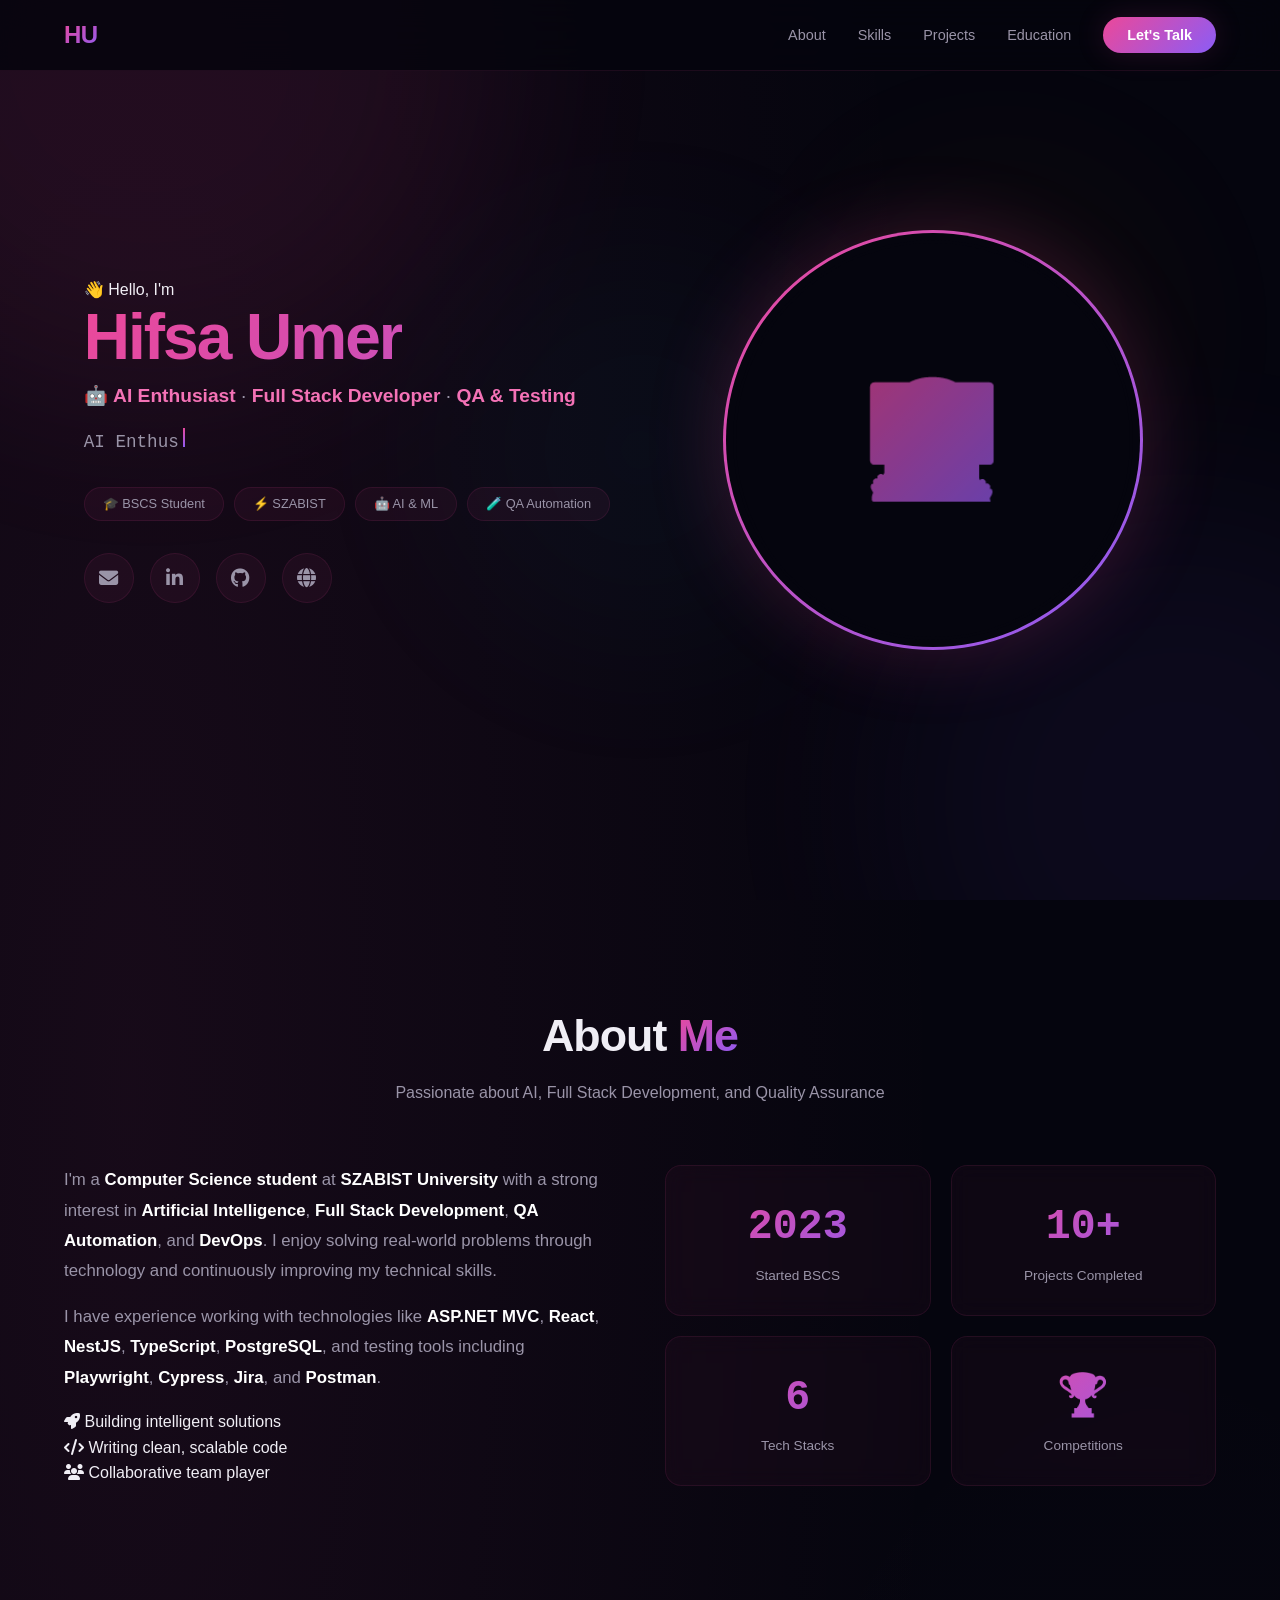
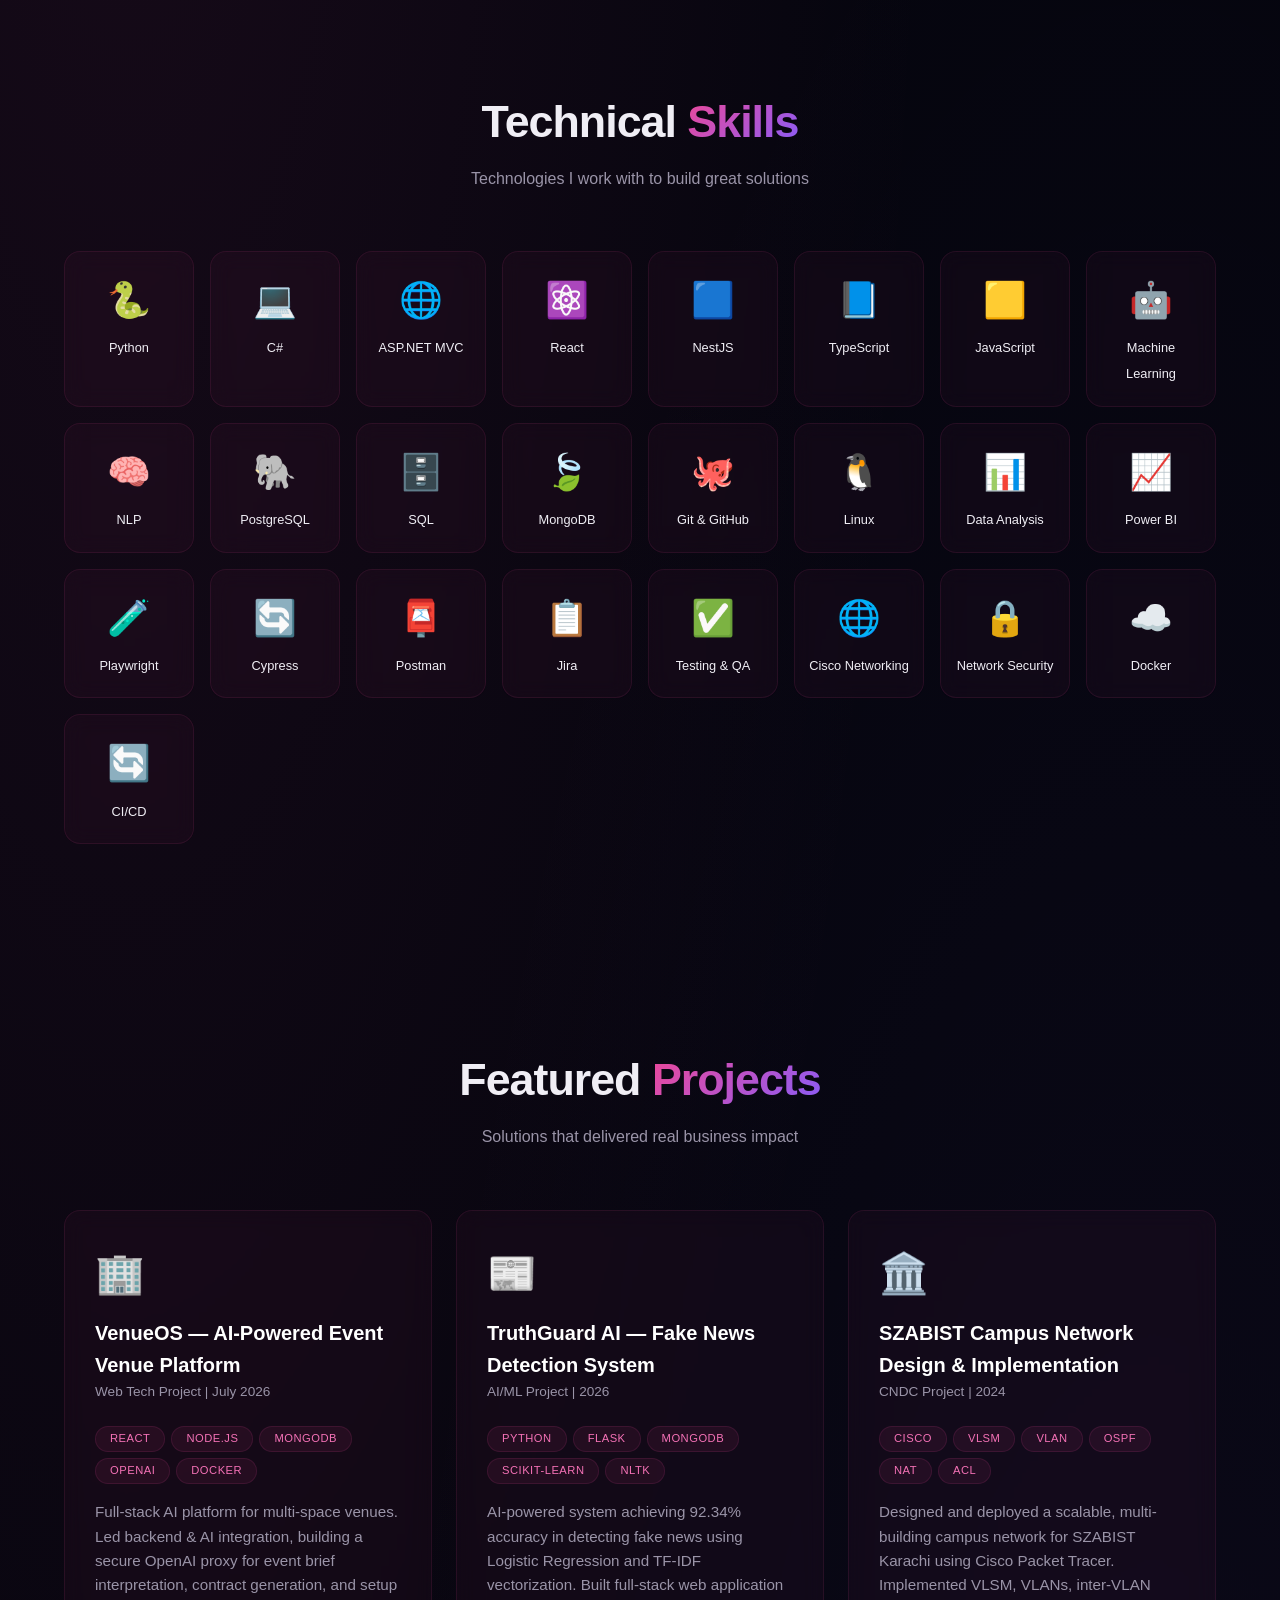
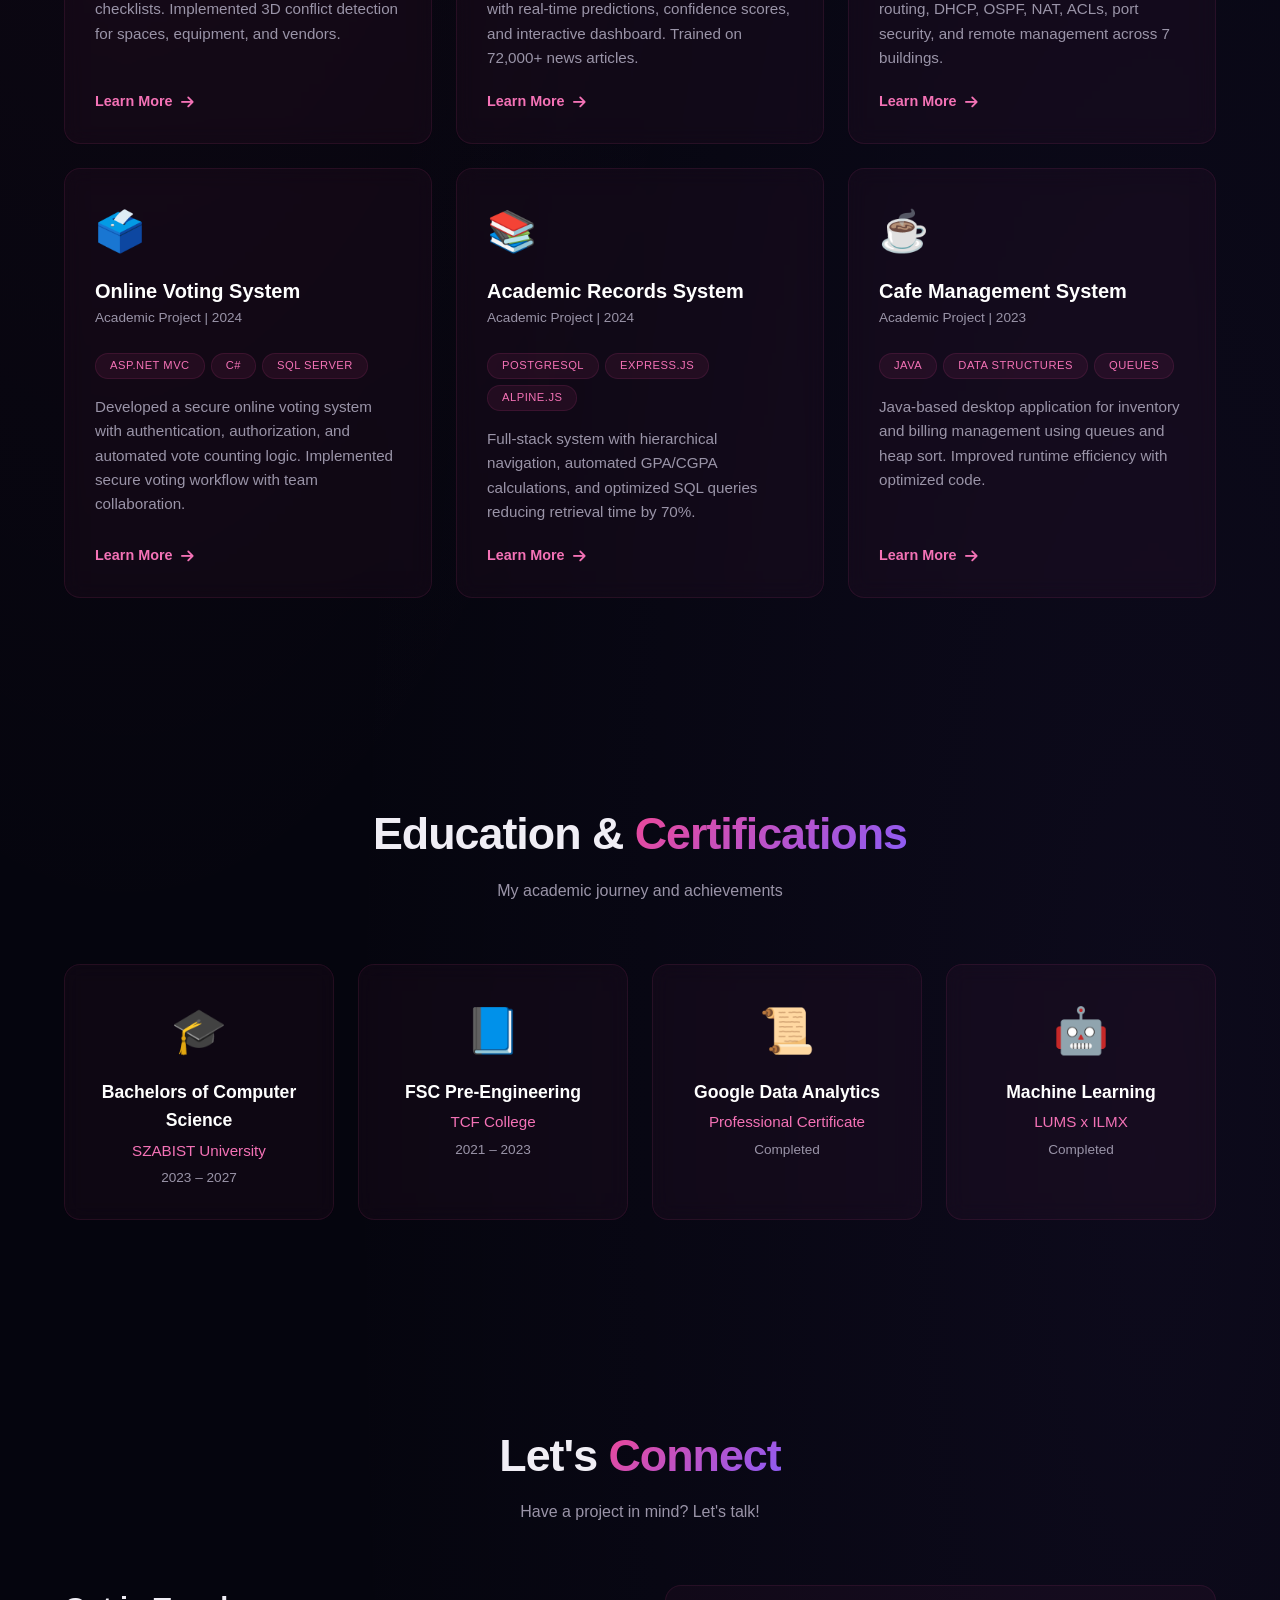
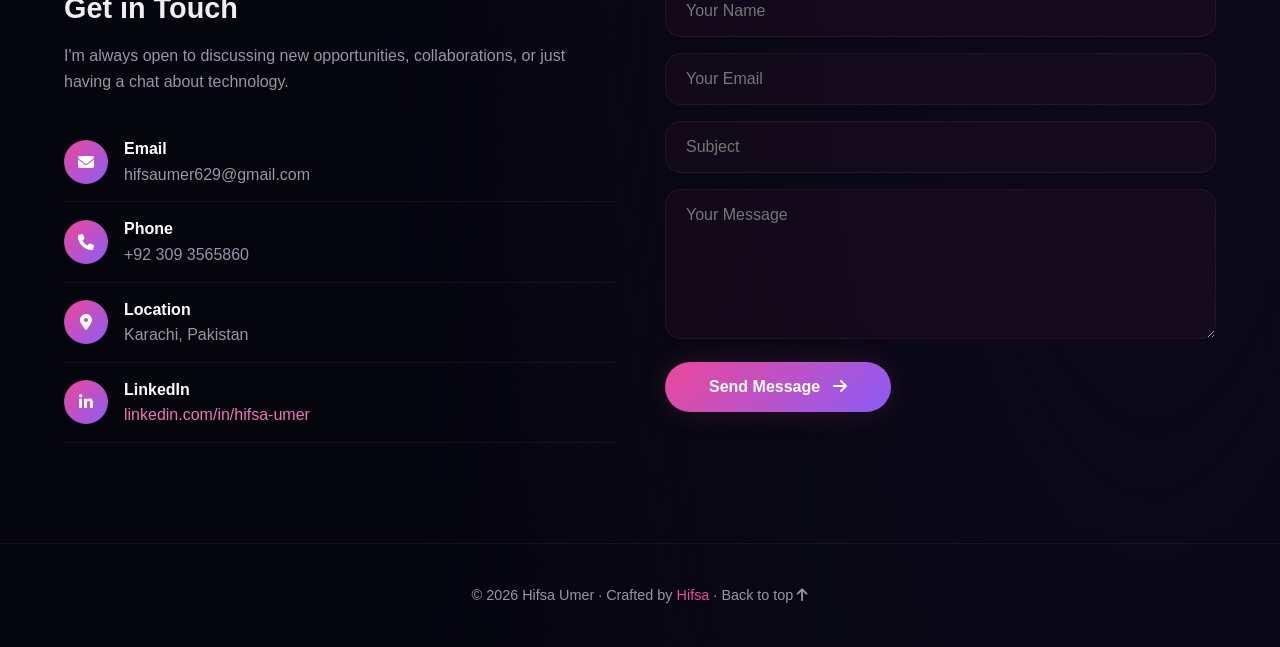
==== commit 9bd05b66: "Add preloader and update hero section Added a preloader and enhanced hero section with highlights." ====
--- a/index.html
+++ b/index.html
@@ -16,6 +16,11 @@
 </head>
 <body>
 
+    <!-- ===== PRELOADER ===== -->
+    <div class="preloader" id="preloader">
+        <div class="loader"></div>
+    </div>
+
     <!-- ===== ANIMATED BACKGROUND ===== -->
     <div class="bg-orbs">
         <span></span>
@@ -23,6 +28,9 @@
         <span></span>
         <span></span>
     </div>
+
+    <!-- ===== PARTICLES ===== -->
+    <div class="particles" id="particles"></div>
 
     <!-- ===== NAVIGATION ===== -->
     <nav id="navbar">
@@ -48,7 +56,8 @@
         <div class="container">
             <div class="hero-content">
                 <div class="hero-text">
-                    <h1>Hi, I'm <span class="highlight">Hifsa Umer</span></h1>
+                    <div class="hero-greeting">👋 Hello, I'm</div>
+                    <h1><span class="highlight">Hifsa Umer</span></h1>
                     <p class="subtitle">🤖 <span>AI Enthusiast</span> · <span>Full Stack Developer</span> · <span>QA & Testing</span></p>
                     <div class="hero-typing">
                         <span id="typed"></span><span class="cursor"></span>
@@ -103,9 +112,20 @@
                         <strong>NestJS</strong>, <strong>TypeScript</strong>, <strong>PostgreSQL</strong>, and testing tools including 
                         <strong>Playwright</strong>, <strong>Cypress</strong>, <strong>Jira</strong>, and <strong>Postman</strong>.
                     </p>
-                    <p>
-                        🎯 <strong>Mission:</strong> Building intelligent, scalable, and user-friendly applications that make a difference.
-                    </p>
+                    <div class="about-highlights">
+                        <div class="highlight-item">
+                            <i class="fas fa-rocket"></i>
+                            <span>Building intelligent solutions</span>
+                        </div>
+                        <div class="highlight-item">
+                            <i class="fas fa-code"></i>
+                            <span>Writing clean, scalable code</span>
+                        </div>
+                        <div class="highlight-item">
+                            <i class="fas fa-users"></i>
+                            <span>Collaborative team player</span>
+                        </div>
+                    </div>
                 </div>
                 <div class="about-stats">
                     <div class="stat-card">
@@ -117,7 +137,7 @@
                         <div class="label">Projects Completed</div>
                     </div>
                     <div class="stat-card">
-                        <div class="number">5+</div>
+                        <div class="number">6</div>
                         <div class="label">Tech Stacks</div>
                     </div>
                     <div class="stat-card">
--- a/style.css
+++ b/style.css
@@ -1,305 +1,980 @@
-/* style.css - PREMIUM VERSION */
-
-*{
-    margin:0;
-    padding:0;
-    box-sizing:border-box;
-}
-
-html{
-    scroll-behavior:smooth;
-}
-
-body{
-    font-family:'Poppins',sans-serif;
-    background: radial-gradient(circle at top, #0f172a, #020617);
-    color:white;
-    line-height:1.6;
-}
-
-/* NAVBAR - GLASS EFFECT */
-.navbar{
-    display:flex;
-    justify-content:space-between;
-    align-items:center;
-    padding:18px 10%;
-    position:sticky;
-    top:0;
-    z-index:1000;
-
-    background: rgba(17, 24, 39, 0.6);
-    backdrop-filter: blur(12px);
-    border-bottom: 1px solid rgba(56, 189, 248, 0.2);
-}
-
-.logo{
-    font-size:26px;
-    font-weight:800;
-    color:#38bdf8;
-    letter-spacing:1px;
-    text-shadow:0 0 15px rgba(56,189,248,0.4);
-}
-
-.nav-links{
-    display:flex;
-    list-style:none;
-}
-
-.nav-links li{
-    margin-left:25px;
-}
-
-.nav-links a{
-    text-decoration:none;
-    color:#e2e8f0;
-    transition:0.3s;
-    font-weight:500;
-    position:relative;
-}
-
-.nav-links a::after{
-    content:"";
-    position:absolute;
-    left:0;
-    bottom:-5px;
-    width:0%;
-    height:2px;
-    background:#38bdf8;
-    transition:0.3s;
-}
-
-.nav-links a:hover{
-    color:#38bdf8;
-}
-
-.nav-links a:hover::after{
-    width:100%;
-}
-
-/* HERO */
-.hero{
-    height:100vh;
-    display:flex;
-    justify-content:center;
-    align-items:center;
-    text-align:center;
-    padding:20px;
-}
-
-.hero-content{
-    max-width:850px;
-}
-
-.hero h1{
-    font-size:70px;
-    margin-bottom:20px;
-    font-weight:800;
-    background: linear-gradient(90deg,#38bdf8,#60a5fa,#a78bfa);
-    -webkit-background-clip:text;
-    -webkit-text-fill-color:transparent;
-    animation: glow 3s infinite alternate;
-}
-
-@keyframes glow{
-    from{filter: drop-shadow(0 0 10px rgba(56,189,248,0.2));}
-    to{filter: drop-shadow(0 0 20px rgba(168,85,247,0.4));}
-}
-
-.hero span{
-    color:#38bdf8;
-}
-
-.hero h2{
-    font-size:28px;
-    margin-bottom:20px;
-    color:#cbd5e1;
-}
-
-.hero p{
-    font-size:18px;
-    margin-bottom:35px;
-    color:#94a3b8;
-}
-
-/* BUTTONS */
-.hero-buttons{
-    display:flex;
-    justify-content:center;
-    gap:20px;
-}
-
-.btn{
-    background: linear-gradient(135deg,#38bdf8,#3b82f6);
-    color:black;
-    padding:12px 28px;
-    border-radius:12px;
-    text-decoration:none;
-    font-weight:700;
-    transition:0.3s;
-    box-shadow:0 8px 20px rgba(56,189,248,0.2);
-}
-
-.btn:hover{
-    transform:translateY(-4px);
-    box-shadow:0 12px 25px rgba(56,189,248,0.4);
-}
-
-.btn-outline{
-    border:2px solid #38bdf8;
-    color:#38bdf8;
-    padding:12px 28px;
-    border-radius:12px;
-    text-decoration:none;
-    font-weight:600;
-    transition:0.3s;
-}
-
-.btn-outline:hover{
-    background:#38bdf8;
-    color:black;
-}
-
-/* SECTIONS */
-.section{
-    padding:100px 10%;
-}
-
-.section h2{
-    font-size:44px;
-    margin-bottom:40px;
-    color:#38bdf8;
-    text-shadow:0 0 10px rgba(56,189,248,0.2);
-}
-
-/* SKILLS */
-.skills-container{
-    display:flex;
-    flex-wrap:wrap;
-    gap:20px;
-}
-
-.skill-card{
-    background: rgba(30, 41, 59, 0.8);
-    padding:14px 24px;
-    border-radius:14px;
-    transition:0.3s;
-    cursor:pointer;
-    border:1px solid rgba(56,189,248,0.1);
-}
-
-.skill-card:hover{
-    background:#38bdf8;
-    color:black;
-    transform:translateY(-6px) scale(1.05);
-}
-
-/* PROJECTS */
-.projects-container{
-    display:grid;
-    grid-template-columns:repeat(auto-fit,minmax(320px,1fr));
-    gap:30px;
-}
-
-.project-card{
-    background: rgba(30, 41, 59, 0.85);
-    padding:30px;
-    border-radius:18px;
-    transition:0.3s;
-    border:1px solid rgba(56,189,248,0.1);
-}
-
-.project-card:hover{
-    transform:translateY(-8px);
-    box-shadow:0 15px 30px rgba(0,0,0,0.4);
-}
-
-.project-card h3{
-    margin-bottom:15px;
-    color:#38bdf8;
-}
-
-.project-card p{
-    margin-bottom:15px;
-    color:#cbd5e1;
-}
-
-.project-card ul{
-    margin-left:18px;
-    margin-bottom:20px;
-}
-
-/* EDUCATION */
-.education-card{
-    background: rgba(30, 41, 59, 0.85);
-    padding:25px;
-    border-radius:15px;
-    margin-bottom:20px;
-    border:1px solid rgba(56,189,248,0.1);
-}
-
-/* CERTIFICATIONS */
-.certifications{
-    display:grid;
-    grid-template-columns:repeat(auto-fit,minmax(250px,1fr));
-    gap:20px;
-}
-
-.cert-card{
-    background: rgba(30, 41, 59, 0.85);
-    padding:20px;
-    border-radius:12px;
-    transition:0.3s;
-    border:1px solid rgba(56,189,248,0.1);
-}
-
-.cert-card:hover{
-    transform:translateY(-6px);
-}
-
-/* CONTACT */
-.social-links{
-    margin-top:20px;
-}
-
-.social-links a{
-    margin-right:25px;
-    text-decoration:none;
-    color:#38bdf8;
-    font-weight:600;
-    transition:0.3s;
-}
-
-.social-links a:hover{
-    color:#60a5fa;
-}
-
-/* FOOTER */
-footer{
-    background:#0b1220;
-    text-align:center;
-    padding:25px;
-    margin-top:60px;
-    border-top:1px solid rgba(56,189,248,0.1);
-    color:#94a3b8;
-}
-
-/* RESPONSIVE */
-@media(max-width:768px){
-
-    .hero h1{
-        font-size:42px;
-    }
-
-    .hero h2{
-        font-size:20px;
-    }
-
-    .nav-links{
-        display:none;
-    }
-
-    .hero-buttons{
-        flex-direction:column;
-        align-items:center;
-    }
-}
+/* ============================================================
+   RESET & BASE
+   ============================================================ */
+* {
+    margin: 0;
+    padding: 0;
+    box-sizing: border-box;
+}
+
+:root {
+    /* Premium Color Palette - Pink & Purple Theme for Hifsa */
+    --primary: #EC4899;
+    --primary-dark: #DB2777;
+    --primary-light: #F472B6;
+    --secondary: #8B5CF6;
+    --accent: #06B6D4;
+    --gold: #F59E0B;
+    --gradient-1: linear-gradient(135deg, #EC4899, #8B5CF6);
+    --gradient-2: linear-gradient(135deg, #06B6D4, #EC4899);
+    --gradient-3: linear-gradient(135deg, #8B5CF6, #F59E0B);
+    --gradient-4: linear-gradient(135deg, #EC4899, #8B5CF6, #06B6D4);
+
+    /* Backgrounds */
+    --dark: #0A0A14;
+    --darker: #05050E;
+    --card-bg: rgba(236, 72, 153, 0.04);
+    --card-bg-hover: rgba(236, 72, 153, 0.08);
+
+    /* Text */
+    --text: #F0EEF5;
+    --text-muted: #9A94A8;
+    --text-light: #C4B8D8;
+
+    /* UI */
+    --glass: rgba(236, 72, 153, 0.06);
+    --border: rgba(236, 72, 153, 0.10);
+    --border-hover: rgba(236, 72, 153, 0.25);
+    --shadow: 0 20px 60px rgba(236, 72, 153, 0.15);
+    --glow: 0 0 60px rgba(236, 72, 153, 0.1);
+    --glow-strong: 0 0 80px rgba(236, 72, 153, 0.2);
+
+    --radius: 16px;
+    --transition: all 0.4s cubic-bezier(0.25, 0.46, 0.45, 0.94);
+}
+
+html {
+    scroll-behavior: smooth;
+}
+
+body {
+    font-family: 'Inter', sans-serif;
+    background: var(--darker);
+    color: var(--text);
+    line-height: 1.6;
+    overflow-x: hidden;
+    background-image:
+        radial-gradient(ellipse at 10% 20%, rgba(236, 72, 153, 0.08) 0%, transparent 50%),
+        radial-gradient(ellipse at 90% 80%, rgba(139, 92, 246, 0.06) 0%, transparent 50%);
+}
+
+::-webkit-scrollbar {
+    width: 8px;
+}
+::-webkit-scrollbar-track {
+    background: var(--darker);
+}
+::-webkit-scrollbar-thumb {
+    background: var(--gradient-1);
+    border-radius: 10px;
+}
+
+a {
+    color: var(--primary-light);
+    text-decoration: none;
+    transition: var(--transition);
+}
+a:hover {
+    color: #fff;
+}
+
+.container {
+    max-width: 1200px;
+    margin: 0 auto;
+    padding: 0 24px;
+}
+
+/* ============================================================
+   ANIMATED BACKGROUND
+   ============================================================ */
+.bg-orbs {
+    position: fixed;
+    top: 0;
+    left: 0;
+    width: 100%;
+    height: 100%;
+    z-index: -1;
+    overflow: hidden;
+    pointer-events: none;
+}
+.bg-orbs span {
+    position: absolute;
+    border-radius: 50%;
+    filter: blur(100px);
+    opacity: 0.12;
+    animation: floatOrb 25s ease-in-out infinite alternate;
+}
+.bg-orbs span:nth-child(1) {
+    width: 700px;
+    height: 700px;
+    background: var(--primary);
+    top: -300px;
+    left: -200px;
+    opacity: 0.08;
+}
+.bg-orbs span:nth-child(2) {
+    width: 600px;
+    height: 600px;
+    background: var(--secondary);
+    bottom: -200px;
+    right: -200px;
+    animation-delay: -8s;
+    opacity: 0.06;
+}
+.bg-orbs span:nth-child(3) {
+    width: 400px;
+    height: 400px;
+    background: var(--accent);
+    top: 50%;
+    left: 50%;
+    transform: translate(-50%, -50%);
+    animation-delay: -15s;
+    opacity: 0.04;
+}
+.bg-orbs span:nth-child(4) {
+    width: 300px;
+    height: 300px;
+    background: var(--gold);
+    top: 20%;
+    right: 10%;
+    animation-delay: -4s;
+    opacity: 0.05;
+}
+
+@keyframes floatOrb {
+    0% {
+        transform: translate(0, 0) scale(1);
+    }
+    100% {
+        transform: translate(100px, 80px) scale(1.3);
+    }
+}
+
+/* ============================================================
+   NAVIGATION
+   ============================================================ */
+nav {
+    position: fixed;
+    top: 0;
+    left: 0;
+    width: 100%;
+    z-index: 1000;
+    padding: 16px 0;
+    background: rgba(5, 5, 14, 0.85);
+    backdrop-filter: blur(20px);
+    border-bottom: 1px solid var(--border);
+    transition: var(--transition);
+}
+nav.scrolled {
+    background: rgba(5, 5, 14, 0.95);
+    box-shadow: 0 4px 40px rgba(0, 0, 0, 0.6);
+    border-bottom-color: rgba(236, 72, 153, 0.15);
+}
+nav .container {
+    display: flex;
+    justify-content: space-between;
+    align-items: center;
+}
+.logo {
+    font-size: 1.5rem;
+    font-weight: 800;
+    background: var(--gradient-1);
+    -webkit-background-clip: text;
+    -webkit-text-fill-color: transparent;
+    background-clip: text;
+    letter-spacing: -0.5px;
+}
+
+.nav-links {
+    display: flex;
+    gap: 32px;
+    list-style: none;
+    align-items: center;
+}
+.nav-links a {
+    color: var(--text-muted);
+    font-size: 0.9rem;
+    font-weight: 500;
+    transition: var(--transition);
+    position: relative;
+}
+.nav-links a::after {
+    content: '';
+    position: absolute;
+    bottom: -4px;
+    left: 0;
+    width: 0;
+    height: 2px;
+    background: var(--gradient-1);
+    transition: var(--transition);
+}
+.nav-links a:hover {
+    color: #fff;
+}
+.nav-links a:hover::after {
+    width: 100%;
+}
+.nav-cta {
+    background: var(--gradient-1);
+    color: #fff !important;
+    padding: 10px 24px;
+    border-radius: 50px;
+    font-weight: 600 !important;
+    transition: var(--transition);
+    box-shadow: 0 0 30px rgba(236, 72, 153, 0.15);
+}
+.nav-cta::after {
+    display: none !important;
+}
+.nav-cta:hover {
+    transform: scale(1.05);
+    box-shadow: 0 0 50px rgba(236, 72, 153, 0.3);
+    color: #fff !important;
+}
+
+.hamburger {
+    display: none;
+    flex-direction: column;
+    gap: 5px;
+    cursor: pointer;
+    background: none;
+    border: none;
+    padding: 4px;
+}
+.hamburger span {
+    display: block;
+    width: 28px;
+    height: 2.5px;
+    background: #fff;
+    border-radius: 4px;
+    transition: var(--transition);
+}
+.hamburger.active span:nth-child(1) {
+    transform: rotate(45deg) translate(5px, 5px);
+}
+.hamburger.active span:nth-child(2) {
+    opacity: 0;
+}
+.hamburger.active span:nth-child(3) {
+    transform: rotate(-45deg) translate(5px, -5px);
+}
+
+/* ============================================================
+   HERO SECTION
+   ============================================================ */
+.hero {
+    min-height: 100vh;
+    display: flex;
+    align-items: center;
+    padding-top: 80px;
+    position: relative;
+}
+.hero-content {
+    display: grid;
+    grid-template-columns: 1fr 1fr;
+    gap: 60px;
+    align-items: center;
+}
+.hero-text h1 {
+    font-size: 4rem;
+    font-weight: 900;
+    line-height: 1.1;
+    margin-bottom: 8px;
+    letter-spacing: -2px;
+}
+.hero-text h1 .highlight {
+    background: var(--gradient-1);
+    background-size: 300% 300%;
+    -webkit-background-clip: text;
+    -webkit-text-fill-color: transparent;
+    background-clip: text;
+    animation: gradShift 6s ease-in-out infinite;
+}
+@keyframes gradShift {
+    0%,
+    100% {
+        background-position: 0% 50%;
+    }
+    50% {
+        background-position: 100% 50%;
+    }
+}
+
+.hero-text .subtitle {
+    font-size: 1.2rem;
+    color: var(--text-muted);
+    margin-top: 8px;
+    font-weight: 400;
+}
+.hero-text .subtitle span {
+    color: var(--primary-light);
+    font-weight: 600;
+}
+
+.hero-typing {
+    font-family: 'Fira Code', monospace;
+    font-size: 1.1rem;
+    color: var(--text-muted);
+    margin-top: 16px;
+    min-height: 2em;
+}
+.hero-typing .cursor {
+    display: inline-block;
+    width: 2px;
+    height: 1.1em;
+    background: var(--gradient-1);
+    margin-left: 4px;
+    animation: blink 0.8s step-end infinite;
+}
+@keyframes blink {
+    0%,
+    100% {
+        opacity: 1;
+    }
+    50% {
+        opacity: 0;
+    }
+}
+
+.hero-badges {
+    display: flex;
+    flex-wrap: wrap;
+    gap: 10px;
+    margin-top: 24px;
+}
+.hero-badges .badge {
+    padding: 6px 18px;
+    border-radius: 50px;
+    font-size: 0.8rem;
+    font-weight: 500;
+    background: var(--glass);
+    border: 1px solid var(--border);
+    color: var(--text-muted);
+    transition: var(--transition);
+    cursor: default;
+}
+.hero-badges .badge:hover {
+    border-color: var(--primary);
+    color: #fff;
+    background: rgba(236, 72, 153, 0.1);
+    transform: translateY(-2px);
+}
+
+.hero-social {
+    display: flex;
+    gap: 16px;
+    margin-top: 32px;
+}
+.hero-social a {
+    display: flex;
+    align-items: center;
+    justify-content: center;
+    width: 50px;
+    height: 50px;
+    border-radius: 50%;
+    background: var(--glass);
+    border: 1px solid var(--border);
+    color: var(--text-muted);
+    font-size: 1.2rem;
+    transition: var(--transition);
+}
+.hero-social a:hover {
+    background: var(--gradient-1);
+    color: #fff;
+    transform: translateY(-4px);
+    box-shadow: 0 8px 40px rgba(236, 72, 153, 0.25);
+    border-color: var(--primary);
+}
+
+/* Hero Image */
+.hero-visual {
+    display: flex;
+    justify-content: center;
+    align-items: center;
+}
+.avatar-wrapper {
+    position: relative;
+    width: 400px;
+    height: 400px;
+}
+.avatar-ring {
+    position: absolute;
+    inset: -10px;
+    border-radius: 50%;
+    background: var(--gradient-1);
+    animation: spinRing 12s linear infinite;
+    padding: 3px;
+    box-shadow: 0 0 80px rgba(236, 72, 153, 0.2);
+}
+.avatar-ring::after {
+    content: '';
+    position: absolute;
+    inset: 3px;
+    border-radius: 50%;
+    background: var(--darker);
+}
+@keyframes spinRing {
+    0% {
+        transform: rotate(0deg);
+    }
+    100% {
+        transform: rotate(360deg);
+    }
+}
+.avatar-inner {
+    position: relative;
+    width: 100%;
+    height: 100%;
+    border-radius: 50%;
+    background: var(--darker);
+    overflow: hidden;
+    display: flex;
+    align-items: center;
+    justify-content: center;
+    border: 3px solid var(--darker);
+    z-index: 1;
+}
+.avatar-inner .avatar-placeholder {
+    font-weight: 300;
+    opacity: 0.7;
+    letter-spacing: 2px;
+    font-size: 7rem;
+    background: var(--gradient-1);
+    -webkit-background-clip: text;
+    -webkit-text-fill-color: transparent;
+    background-clip: text;
+    animation: pulseAvatar 4s ease-in-out infinite;
+}
+@keyframes pulseAvatar {
+    0%,
+    100% {
+        transform: scale(1);
+    }
+    50% {
+        transform: scale(1.05);
+    }
+}
+
+.floating-dots {
+    position: absolute;
+    width: 100%;
+    height: 100%;
+    top: 0;
+    left: 0;
+    pointer-events: none;
+    z-index: 2;
+}
+.floating-dots span {
+    position: absolute;
+    width: 8px;
+    height: 8px;
+    background: var(--gradient-1);
+    border-radius: 50%;
+    opacity: 0.5;
+    animation: floatDot 6s ease-in-out infinite alternate;
+}
+.floating-dots span:nth-child(1) {
+    top: 10%;
+    left: -12%;
+    animation-delay: 0s;
+    width: 12px;
+    height: 12px;
+}
+.floating-dots span:nth-child(2) {
+    bottom: 15%;
+    right: -12%;
+    animation-delay: -2s;
+    width: 8px;
+    height: 8px;
+    opacity: 0.3;
+}
+.floating-dots span:nth-child(3) {
+    top: 50%;
+    right: -18%;
+    animation-delay: -4s;
+    width: 5px;
+    height: 5px;
+    opacity: 0.6;
+}
+.floating-dots span:nth-child(4) {
+    bottom: 40%;
+    left: -15%;
+    animation-delay: -6s;
+    width: 6px;
+    height: 6px;
+    opacity: 0.4;
+}
+@keyframes floatDot {
+    0% {
+        transform: translate(0, 0) scale(1);
+    }
+    100% {
+        transform: translate(30px, -30px) scale(1.5);
+    }
+}
+
+/* ============================================================
+   SECTION STYLES
+   ============================================================ */
+section {
+    padding: 100px 0;
+}
+.section-header {
+    text-align: center;
+    margin-bottom: 60px;
+}
+.section-header h2 {
+    font-size: 2.8rem;
+    font-weight: 800;
+    letter-spacing: -1px;
+}
+.section-header h2 span {
+    background: var(--gradient-1);
+    -webkit-background-clip: text;
+    -webkit-text-fill-color: transparent;
+    background-clip: text;
+}
+.section-header p {
+    color: var(--text-muted);
+    max-width: 500px;
+    margin: 8px auto 0;
+}
+
+/* ============================================================
+   ABOUT
+   ============================================================ */
+.about-grid {
+    display: grid;
+    grid-template-columns: 1fr 1fr;
+    gap: 50px;
+    align-items: start;
+}
+.about-text p {
+    color: var(--text-muted);
+    margin-bottom: 16px;
+    font-size: 1.05rem;
+    line-height: 1.8;
+}
+.about-text p strong {
+    color: #fff;
+}
+.about-stats {
+    display: grid;
+    grid-template-columns: repeat(2, 1fr);
+    gap: 20px;
+}
+.stat-card {
+    background: var(--card-bg);
+    border: 1px solid var(--border);
+    border-radius: var(--radius);
+    padding: 28px;
+    text-align: center;
+    transition: var(--transition);
+    backdrop-filter: blur(10px);
+}
+.stat-card:hover {
+    transform: translateY(-6px);
+    border-color: var(--primary);
+    box-shadow: var(--glow);
+}
+.stat-card .number {
+    font-size: 2.6rem;
+    font-weight: 800;
+    background: var(--gradient-1);
+    -webkit-background-clip: text;
+    -webkit-text-fill-color: transparent;
+    background-clip: text;
+    font-family: 'Fira Code', monospace;
+}
+.stat-card .label {
+    color: var(--text-muted);
+    font-size: 0.85rem;
+    margin-top: 4px;
+}
+
+/* ============================================================
+   SKILLS
+   ============================================================ */
+.skills-grid {
+    display: grid;
+    grid-template-columns: repeat(auto-fit, minmax(130px, 1fr));
+    gap: 16px;
+}
+.skill-item {
+    background: var(--card-bg);
+    border: 1px solid var(--border);
+    border-radius: var(--radius);
+    padding: 20px 14px;
+    text-align: center;
+    transition: var(--transition);
+    cursor: default;
+    backdrop-filter: blur(10px);
+}
+.skill-item:hover {
+    transform: translateY(-6px);
+    border-color: var(--primary);
+    box-shadow: var(--glow);
+}
+.skill-item .icon {
+    font-size: 2.2rem;
+    margin-bottom: 6px;
+    display: block;
+}
+.skill-item .name {
+    font-size: 0.8rem;
+    font-weight: 500;
+    color: var(--text);
+}
+
+/* ============================================================
+   PROJECTS
+   ============================================================ */
+.projects-grid {
+    display: grid;
+    grid-template-columns: repeat(auto-fit, minmax(340px, 1fr));
+    gap: 24px;
+}
+.project-card {
+    background: var(--card-bg);
+    border: 1px solid var(--border);
+    border-radius: var(--radius);
+    padding: 30px;
+    transition: var(--transition);
+    backdrop-filter: blur(10px);
+    display: flex;
+    flex-direction: column;
+}
+.project-card:hover {
+    transform: translateY(-8px);
+    border-color: var(--primary);
+    box-shadow: var(--shadow);
+}
+.project-card .icon {
+    font-size: 2.5rem;
+    margin-bottom: 12px;
+}
+.project-card h3 {
+    font-size: 1.25rem;
+    font-weight: 700;
+    color: #fff;
+}
+.project-card .sub {
+    color: var(--text-muted);
+    font-size: 0.85rem;
+    margin-bottom: 12px;
+}
+.project-card .tags {
+    display: flex;
+    flex-wrap: wrap;
+    gap: 6px;
+    margin: 12px 0 16px;
+}
+.project-card .tags span {
+    padding: 3px 14px;
+    border-radius: 50px;
+    background: rgba(236, 72, 153, 0.08);
+    border: 1px solid rgba(236, 72, 153, 0.12);
+    font-size: 0.7rem;
+    color: var(--primary-light);
+    font-weight: 500;
+    text-transform: uppercase;
+    letter-spacing: 0.5px;
+}
+.project-card p {
+    color: var(--text-muted);
+    font-size: 0.95rem;
+    flex: 1;
+}
+.project-card .project-link {
+    margin-top: 20px;
+    font-weight: 600;
+    font-size: 0.9rem;
+    display: inline-flex;
+    align-items: center;
+    gap: 8px;
+    color: var(--primary-light);
+}
+.project-card .project-link i {
+    transition: var(--transition);
+}
+.project-card .project-link:hover {
+    color: #fff;
+}
+.project-card .project-link:hover i {
+    transform: translateX(6px);
+}
+
+/* ============================================================
+   EDUCATION
+   ============================================================ */
+.education-grid {
+    display: grid;
+    grid-template-columns: repeat(auto-fit, minmax(250px, 1fr));
+    gap: 24px;
+}
+.education-card {
+    background: var(--card-bg);
+    border: 1px solid var(--border);
+    border-radius: var(--radius);
+    padding: 30px;
+    text-align: center;
+    transition: var(--transition);
+    backdrop-filter: blur(10px);
+}
+.education-card:hover {
+    transform: translateY(-6px);
+    border-color: var(--primary);
+    box-shadow: var(--glow);
+}
+.education-card .icon {
+    font-size: 2.8rem;
+    margin-bottom: 12px;
+}
+.education-card h3 {
+    font-size: 1.1rem;
+    font-weight: 700;
+    color: #fff;
+    margin-bottom: 4px;
+}
+.education-card .institution {
+    color: var(--primary-light);
+    font-weight: 500;
+    font-size: 0.95rem;
+}
+.education-card .date {
+    color: var(--text-muted);
+    font-size: 0.85rem;
+    margin-top: 4px;
+}
+
+/* ============================================================
+   CONTACT
+   ============================================================ */
+.contact-wrapper {
+    display: grid;
+    grid-template-columns: 1fr 1fr;
+    gap: 50px;
+    align-items: start;
+}
+.contact-info h3 {
+    font-size: 1.8rem;
+    font-weight: 700;
+    margin-bottom: 12px;
+}
+.contact-info p {
+    color: var(--text-muted);
+    margin-bottom: 28px;
+}
+.contact-item {
+    display: flex;
+    align-items: center;
+    gap: 16px;
+    padding: 14px 0;
+    border-bottom: 1px solid var(--border);
+}
+.contact-item .icon {
+    width: 44px;
+    height: 44px;
+    border-radius: 50%;
+    background: var(--glass);
+    border: 1px solid var(--border);
+    display: flex;
+    align-items: center;
+    justify-content: center;
+    background: var(--gradient-1);
+    color: #fff;
+    flex-shrink: 0;
+}
+.contact-item .text {
+    color: var(--text-muted);
+}
+.contact-item .text strong {
+    color: #fff;
+    display: block;
+}
+
+.contact-form input,
+.contact-form textarea {
+    width: 100%;
+    padding: 16px 20px;
+    background: var(--card-bg);
+    border: 1px solid var(--border);
+    border-radius: var(--radius);
+    color: #fff;
+    font-family: 'Inter', sans-serif;
+    font-size: 1rem;
+    transition: var(--transition);
+    margin-bottom: 16px;
+    outline: none;
+}
+.contact-form input:focus,
+.contact-form textarea:focus {
+    border-color: var(--primary);
+    box-shadow: 0 0 0 3px rgba(236, 72, 153, 0.1);
+}
+.contact-form textarea {
+    min-height: 150px;
+    resize: vertical;
+}
+.contact-form button {
+    padding: 16px 44px;
+    background: var(--gradient-1);
+    color: #fff;
+    font-weight: 700;
+    border: none;
+    border-radius: 50px;
+    font-size: 1rem;
+    cursor: pointer;
+    transition: var(--transition);
+    box-shadow: 0 0 30px rgba(236, 72, 153, 0.15);
+}
+.contact-form button:hover {
+    transform: scale(1.02);
+    box-shadow: 0 8px 50px rgba(236, 72, 153, 0.3);
+}
+.contact-form button i {
+    margin-left: 8px;
+    transition: var(--transition);
+}
+.contact-form button:hover i {
+    transform: translateX(4px);
+}
+
+/* ============================================================
+   FOOTER
+   ============================================================ */
+footer {
+    padding: 40px 0;
+    border-top: 1px solid var(--border);
+    text-align: center;
+    color: var(--text-muted);
+    font-size: 0.9rem;
+}
+footer .heart {
+    color: var(--primary);
+}
+footer a {
+    color: var(--text-muted);
+}
+footer a:hover {
+    color: var(--primary-light);
+}
+
+/* ============================================================
+   RESPONSIVE
+   ============================================================ */
+@media (max-width: 1024px) {
+    .hero-content {
+        grid-template-columns: 1fr;
+        text-align: center;
+    }
+    .hero-visual {
+        order: -1;
+    }
+    .avatar-wrapper {
+        width: 300px;
+        height: 300px;
+    }
+    .hero-badges {
+        justify-content: center;
+    }
+    .hero-social {
+        justify-content: center;
+    }
+    .hero-text h1 {
+        font-size: 3rem;
+    }
+    .about-grid {
+        grid-template-columns: 1fr;
+    }
+    .contact-wrapper {
+        grid-template-columns: 1fr;
+    }
+}
+
+@media (max-width: 768px) {
+    .nav-links {
+        position: fixed;
+        top: 0;
+        right: -100%;
+        width: 280px;
+        height: 100vh;
+        background: rgba(5, 5, 14, 0.98);
+        backdrop-filter: blur(20px);
+        flex-direction: column;
+        padding: 80px 32px 32px;
+        transition: var(--transition);
+        border-left: 1px solid var(--border);
+        gap: 20px;
+        align-items: flex-start;
+    }
+    .nav-links.open {
+        right: 0;
+    }
+    .hamburger {
+        display: flex;
+        z-index: 1001;
+    }
+    .hero-text h1 {
+        font-size: 2.4rem;
+    }
+    .avatar-wrapper {
+        width: 220px;
+        height: 220px;
+    }
+    .avatar-inner .avatar-placeholder {
+        font-size: 4.5rem;
+    }
+    .projects-grid {
+        grid-template-columns: 1fr;
+    }
+    .about-stats {
+        grid-template-columns: 1fr 1fr;
+    }
+    .section-header h2 {
+        font-size: 2.2rem;
+    }
+    .hero-text .subtitle {
+        font-size: 1rem;
+    }
+    .hero-typing {
+        font-size: 0.95rem;
+    }
+    .education-grid {
+        grid-template-columns: 1fr 1fr;
+    }
+}
+
+@media (max-width: 480px) {
+    .container {
+        padding: 0 16px;
+    }
+    .hero-text h1 {
+        font-size: 1.8rem;
+    }
+    .hero-typing {
+        font-size: 0.85rem;
+    }
+    .about-stats {
+        grid-template-columns: 1fr;
+    }
+    .skills-grid {
+        grid-template-columns: repeat(2, 1fr);
+    }
+    .project-card {
+        padding: 20px;
+    }
+    .avatar-wrapper {
+        width: 180px;
+        height: 180px;
+    }
+    .avatar-inner .avatar-placeholder {
+        font-size: 3.5rem;
+    }
+    .section-header h2 {
+        font-size: 1.8rem;
+    }
+    .education-grid {
+        grid-template-columns: 1fr;
+    }
+}
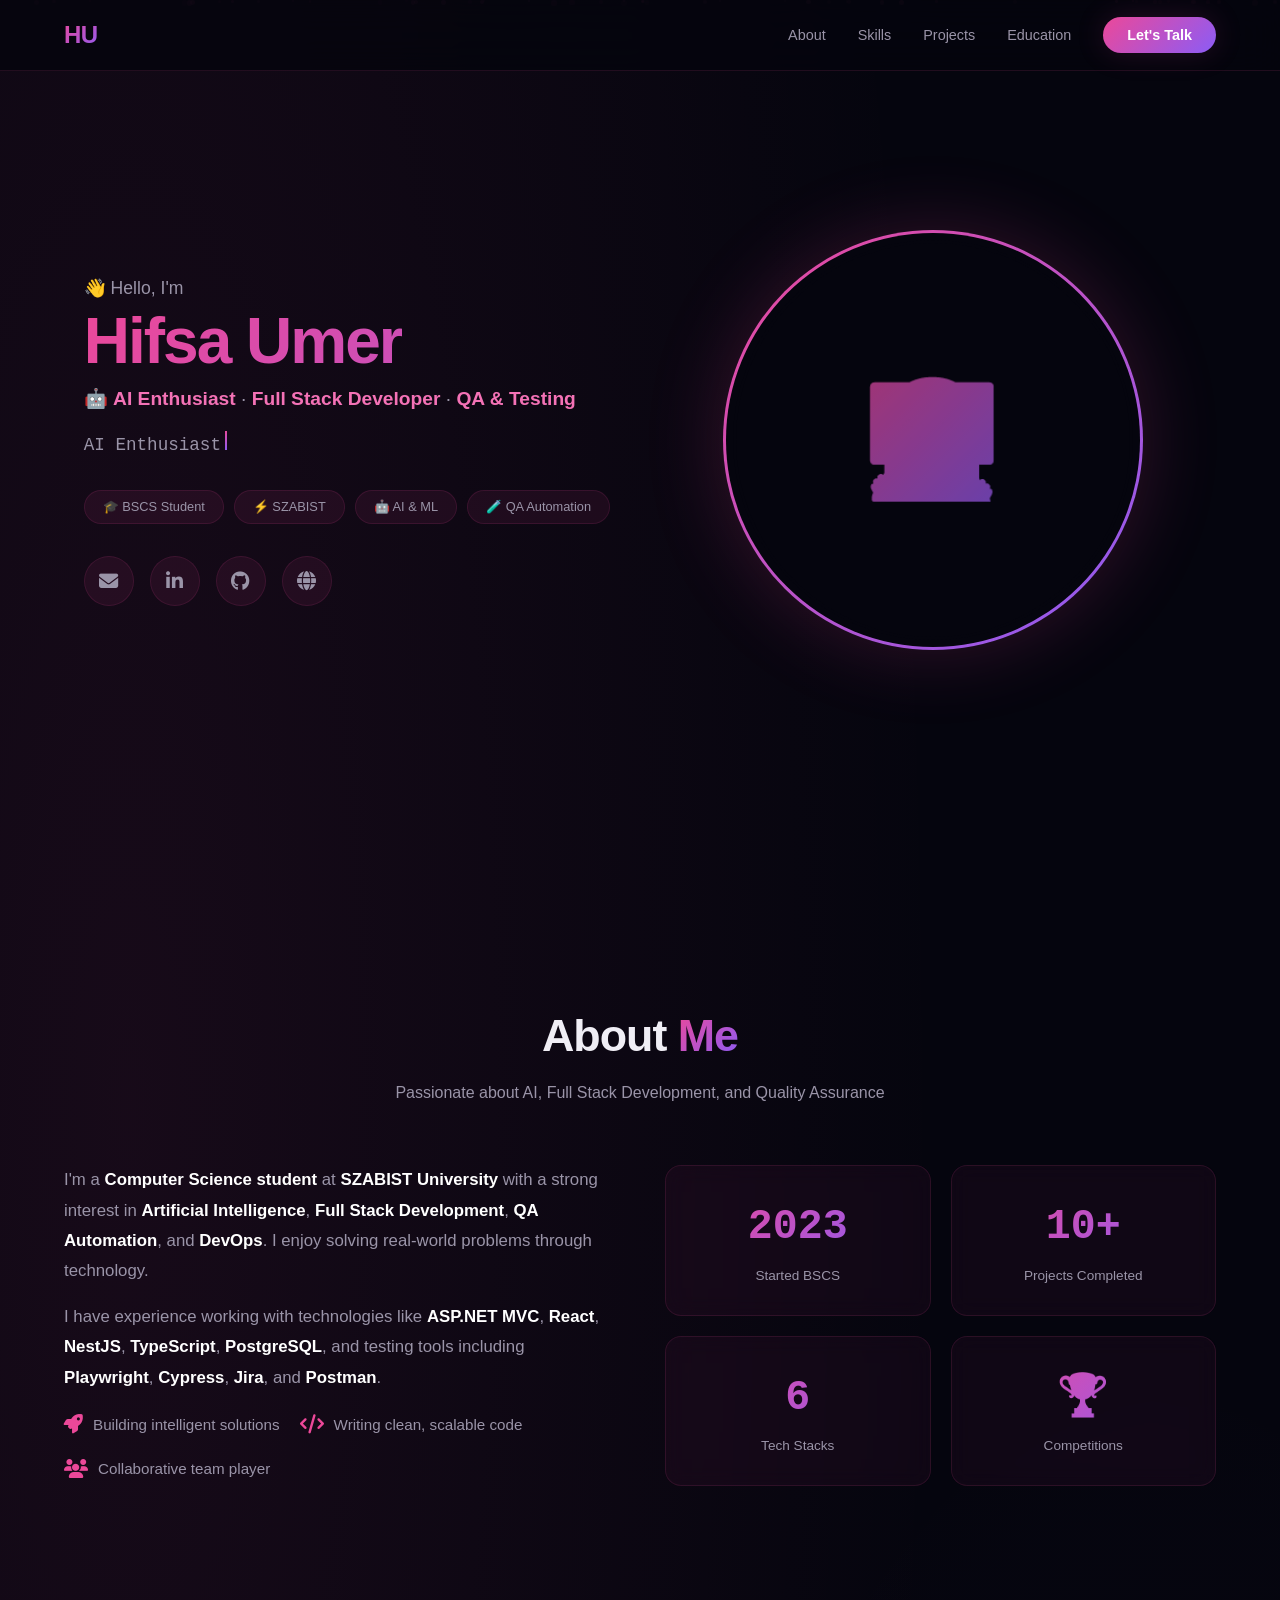
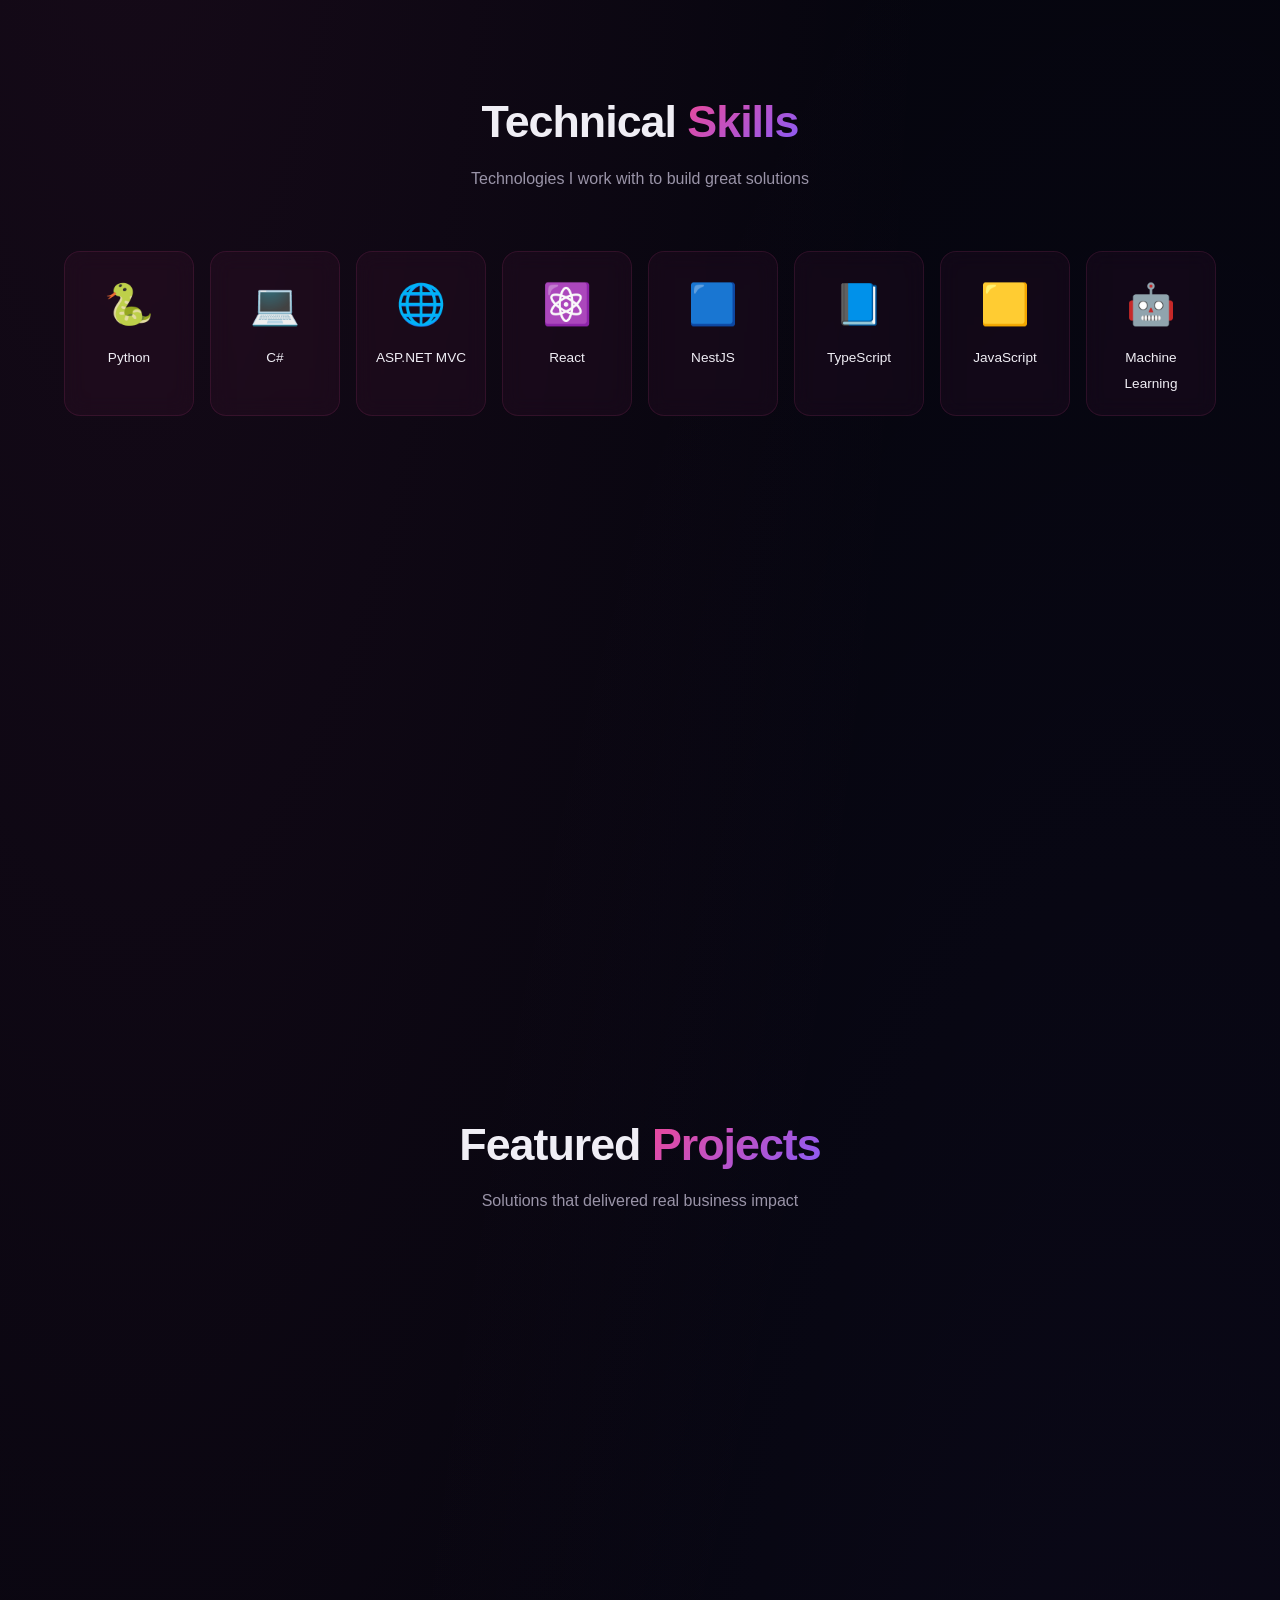
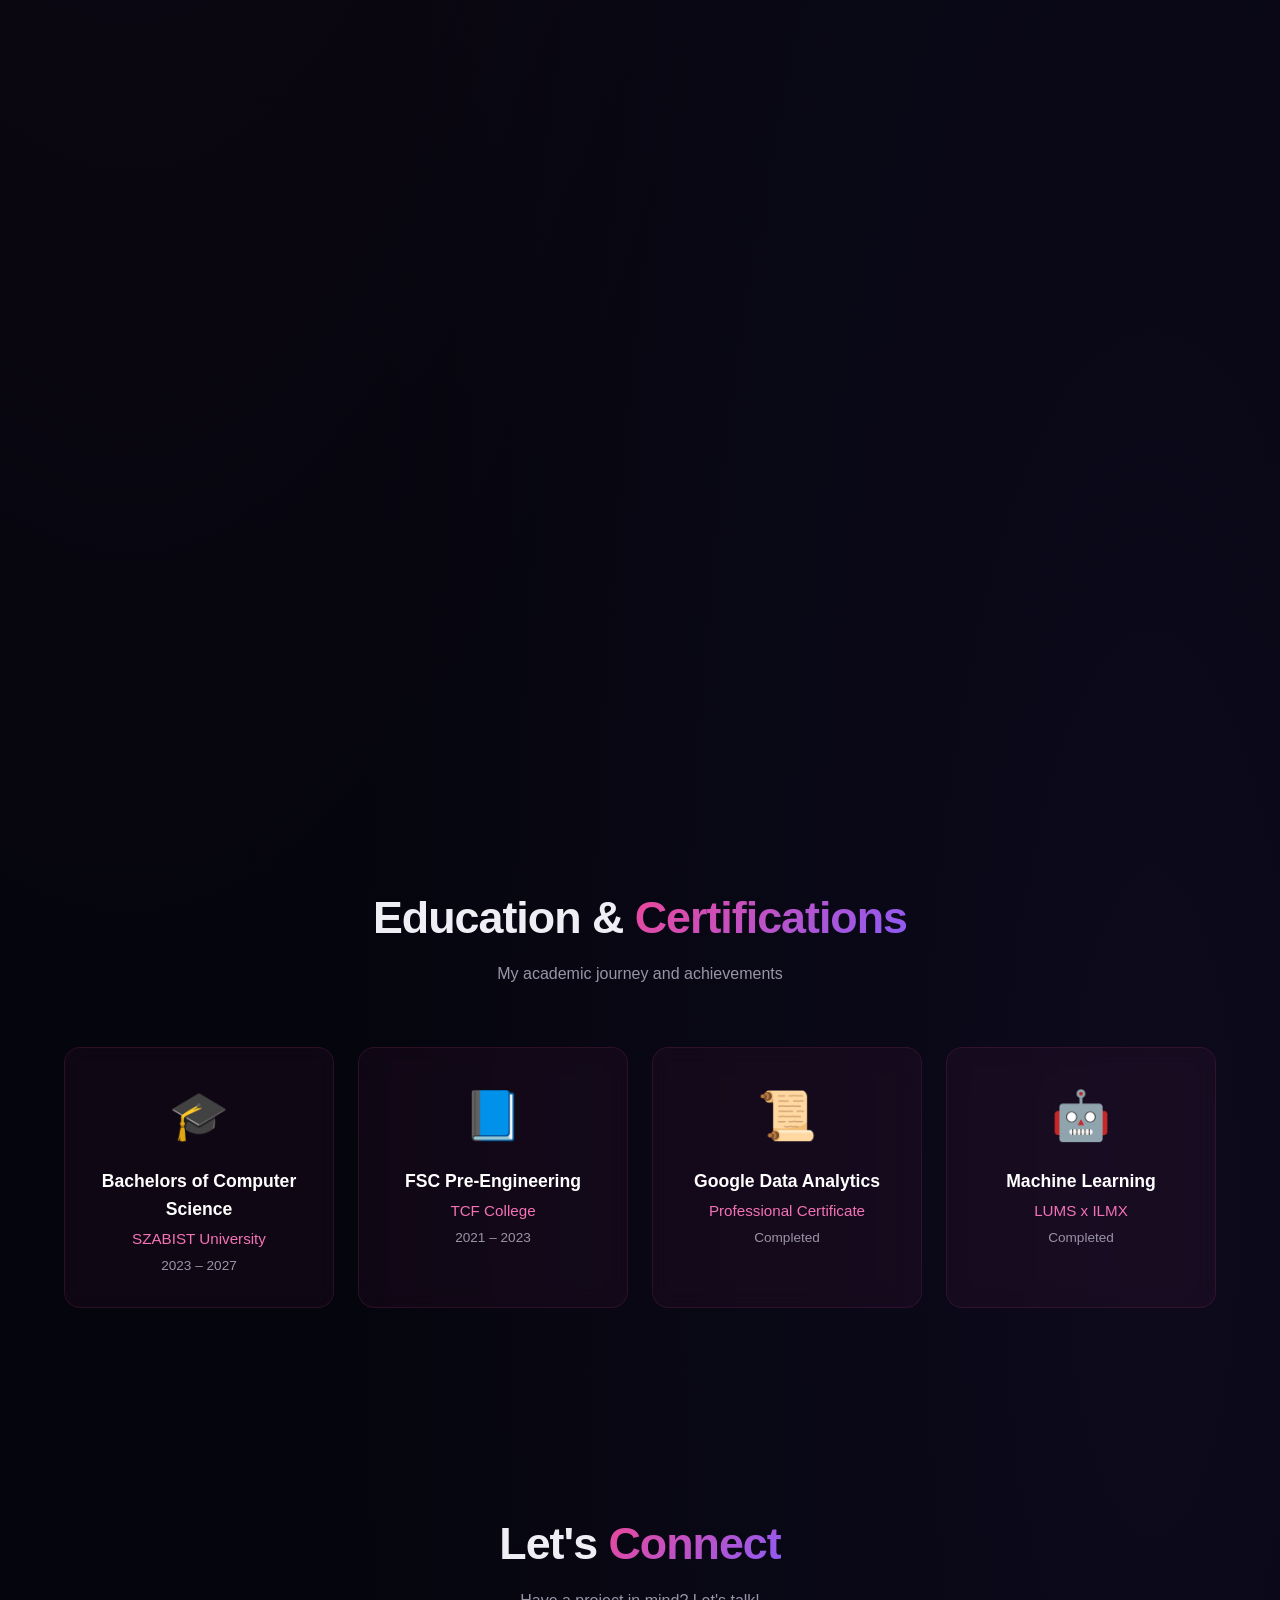
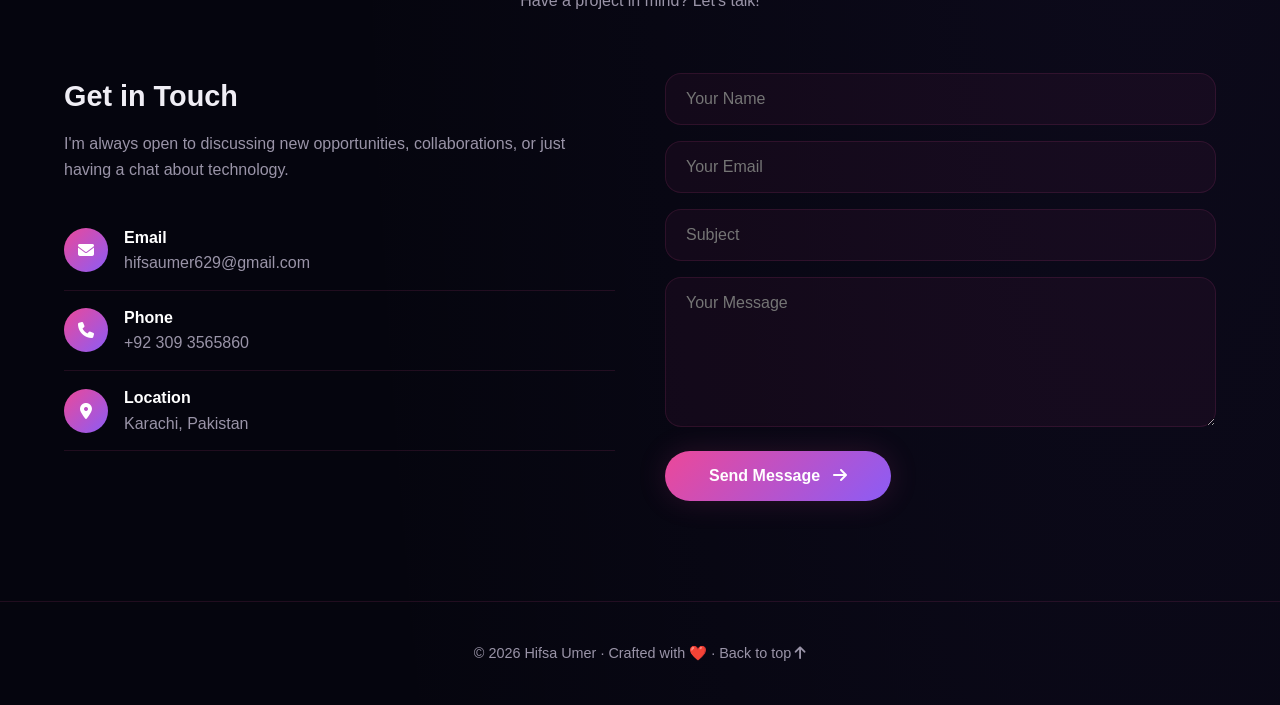
==== commit a2fe3d1f: "Remove animated background and clean up code" ====
--- a/index.html
+++ b/index.html
@@ -19,14 +19,6 @@
     <!-- ===== PRELOADER ===== -->
     <div class="preloader" id="preloader">
         <div class="loader"></div>
-    </div>
-
-    <!-- ===== ANIMATED BACKGROUND ===== -->
-    <div class="bg-orbs">
-        <span></span>
-        <span></span>
-        <span></span>
-        <span></span>
     </div>
 
     <!-- ===== PARTICLES ===== -->
@@ -43,7 +35,7 @@
                 <li><a href="#education">Education</a></li>
                 <li><a href="#contact" class="nav-cta">Let's Talk</a></li>
             </ul>
-            <button class="hamburger" id="hamburger" aria-label="Toggle menu">
+            <button class="hamburger" id="hamburger">
                 <span></span>
                 <span></span>
                 <span></span>
@@ -69,10 +61,10 @@
                         <span class="badge">🧪 QA Automation</span>
                     </div>
                     <div class="hero-social">
-                        <a href="mailto:hifsaumer629@gmail.com" aria-label="Email"><i class="fas fa-envelope"></i></a>
-                        <a href="https://linkedin.com/in/hifsa-umer" aria-label="LinkedIn"><i class="fab fa-linkedin-in"></i></a>
-                        <a href="https://github.com/hifsaumer" aria-label="GitHub"><i class="fab fa-github"></i></a>
-                        <a href="https://hifsaumer.github.io" aria-label="Portfolio"><i class="fas fa-globe"></i></a>
+                        <a href="mailto:hifsaumer629@gmail.com"><i class="fas fa-envelope"></i></a>
+                        <a href="https://linkedin.com/in/hifsa-umer"><i class="fab fa-linkedin-in"></i></a>
+                        <a href="https://github.com/hifsaumer"><i class="fab fa-github"></i></a>
+                        <a href="https://hifsaumer.github.io"><i class="fas fa-globe"></i></a>
                     </div>
                 </div>
                 <div class="hero-visual">
@@ -80,12 +72,6 @@
                         <div class="avatar-ring"></div>
                         <div class="avatar-inner">
                             <span class="avatar-placeholder">👩‍💻</span>
-                            <div class="floating-dots">
-                                <span></span>
-                                <span></span>
-                                <span></span>
-                                <span></span>
-                            </div>
                         </div>
                     </div>
                 </div>
@@ -105,7 +91,7 @@
                     <p>
                         I'm a <strong>Computer Science student</strong> at <strong>SZABIST University</strong> with a strong interest in 
                         <strong>Artificial Intelligence</strong>, <strong>Full Stack Development</strong>, <strong>QA Automation</strong>, 
-                        and <strong>DevOps</strong>. I enjoy solving real-world problems through technology and continuously improving my technical skills.
+                        and <strong>DevOps</strong>. I enjoy solving real-world problems through technology.
                     </p>
                     <p>
                         I have experience working with technologies like <strong>ASP.NET MVC</strong>, <strong>React</strong>, 
@@ -113,37 +99,16 @@
                         <strong>Playwright</strong>, <strong>Cypress</strong>, <strong>Jira</strong>, and <strong>Postman</strong>.
                     </p>
                     <div class="about-highlights">
-                        <div class="highlight-item">
-                            <i class="fas fa-rocket"></i>
-                            <span>Building intelligent solutions</span>
-                        </div>
-                        <div class="highlight-item">
-                            <i class="fas fa-code"></i>
-                            <span>Writing clean, scalable code</span>
-                        </div>
-                        <div class="highlight-item">
-                            <i class="fas fa-users"></i>
-                            <span>Collaborative team player</span>
-                        </div>
+                        <div class="highlight-item"><i class="fas fa-rocket"></i> Building intelligent solutions</div>
+                        <div class="highlight-item"><i class="fas fa-code"></i> Writing clean, scalable code</div>
+                        <div class="highlight-item"><i class="fas fa-users"></i> Collaborative team player</div>
                     </div>
                 </div>
                 <div class="about-stats">
-                    <div class="stat-card">
-                        <div class="number">2023</div>
-                        <div class="label">Started BSCS</div>
-                    </div>
-                    <div class="stat-card">
-                        <div class="number">10+</div>
-                        <div class="label">Projects Completed</div>
-                    </div>
-                    <div class="stat-card">
-                        <div class="number">6</div>
-                        <div class="label">Tech Stacks</div>
-                    </div>
-                    <div class="stat-card">
-                        <div class="number">🏆</div>
-                        <div class="label">Competitions</div>
-                    </div>
+                    <div class="stat-card"><div class="number">2023</div><div class="label">Started BSCS</div></div>
+                    <div class="stat-card"><div class="number">10+</div><div class="label">Projects Completed</div></div>
+                    <div class="stat-card"><div class="number">6</div><div class="label">Tech Stacks</div></div>
+                    <div class="stat-card"><div class="number">🏆</div><div class="label">Competitions</div></div>
                 </div>
             </div>
         </div>
@@ -156,7 +121,9 @@
                 <h2>Technical <span>Skills</span></h2>
                 <p>Technologies I work with to build great solutions</p>
             </div>
-            <div class="skills-grid" id="skillsGrid"></div>
+            <div class="skills-grid" id="skillsGrid">
+                <!-- Skills will be injected by JavaScript -->
+            </div>
         </div>
     </section>
 
@@ -167,7 +134,9 @@
                 <h2>Featured <span>Projects</span></h2>
                 <p>Solutions that delivered real business impact</p>
             </div>
-            <div class="projects-grid" id="projectsGrid"></div>
+            <div class="projects-grid" id="projectsGrid">
+                <!-- Projects will be injected by JavaScript -->
+            </div>
         </div>
     </section>
 
@@ -217,37 +186,18 @@
             <div class="contact-wrapper">
                 <div class="contact-info">
                     <h3>Get in Touch</h3>
-                    <p>
-                        I'm always open to discussing new opportunities, collaborations,
-                        or just having a chat about technology.
-                    </p>
+                    <p>I'm always open to discussing new opportunities, collaborations, or just having a chat about technology.</p>
                     <div class="contact-item">
                         <div class="icon"><i class="fas fa-envelope"></i></div>
-                        <div class="text">
-                            <strong>Email</strong>
-                            hifsaumer629@gmail.com
-                        </div>
+                        <div class="text"><strong>Email</strong> hifsaumer629@gmail.com</div>
                     </div>
                     <div class="contact-item">
                         <div class="icon"><i class="fas fa-phone"></i></div>
-                        <div class="text">
-                            <strong>Phone</strong>
-                            +92 309 3565860
-                        </div>
+                        <div class="text"><strong>Phone</strong> +92 309 3565860</div>
                     </div>
                     <div class="contact-item">
                         <div class="icon"><i class="fas fa-map-marker-alt"></i></div>
-                        <div class="text">
-                            <strong>Location</strong>
-                            Karachi, Pakistan
-                        </div>
-                    </div>
-                    <div class="contact-item">
-                        <div class="icon"><i class="fab fa-linkedin-in"></i></div>
-                        <div class="text">
-                            <strong>LinkedIn</strong>
-                            <a href="https://linkedin.com/in/hifsa-umer">linkedin.com/in/hifsa-umer</a>
-                        </div>
+                        <div class="text"><strong>Location</strong> Karachi, Pakistan</div>
                     </div>
                 </div>
                 <form class="contact-form" id="contactForm">
@@ -264,11 +214,7 @@
     <!-- ===== FOOTER ===== -->
     <footer>
         <div class="container">
-            <p>
-                &copy; 2026 Hifsa Umer &middot; Crafted by
-                <span class="heart">Hifsa</span> &middot;
-                <a href="#home">Back to top <i class="fas fa-arrow-up"></i></a>
-            </p>
+            <p>&copy; 2026 Hifsa Umer &middot; Crafted with <span class="heart">❤️</span> &middot; <a href="#home">Back to top <i class="fas fa-arrow-up"></i></a></p>
         </div>
     </footer>
 
--- a/style.css
+++ b/style.css
@@ -8,7 +8,7 @@
 }
 
 :root {
-    /* Premium Color Palette - Pink & Purple Theme for Hifsa */
+    /* Premium Color Palette - Pink & Purple Theme */
     --primary: #EC4899;
     --primary-dark: #DB2777;
     --primary-light: #F472B6;
@@ -23,8 +23,8 @@
     /* Backgrounds */
     --dark: #0A0A14;
     --darker: #05050E;
-    --card-bg: rgba(236, 72, 153, 0.04);
-    --card-bg-hover: rgba(236, 72, 153, 0.08);
+    --card-bg: rgba(236, 72, 153, 0.05);
+    --card-bg-hover: rgba(236, 72, 153, 0.1);
 
     /* Text */
     --text: #F0EEF5;
@@ -32,9 +32,9 @@
     --text-light: #C4B8D8;
 
     /* UI */
-    --glass: rgba(236, 72, 153, 0.06);
-    --border: rgba(236, 72, 153, 0.10);
-    --border-hover: rgba(236, 72, 153, 0.25);
+    --glass: rgba(236, 72, 153, 0.08);
+    --border: rgba(236, 72, 153, 0.12);
+    --border-hover: rgba(236, 72, 153, 0.3);
     --shadow: 0 20px 60px rgba(236, 72, 153, 0.15);
     --glow: 0 0 60px rgba(236, 72, 153, 0.1);
     --glow-strong: 0 0 80px rgba(236, 72, 153, 0.2);
@@ -82,6 +82,79 @@
     max-width: 1200px;
     margin: 0 auto;
     padding: 0 24px;
+}
+
+/* ============================================================
+   PRELOADER
+   ============================================================ */
+.preloader {
+    position: fixed;
+    top: 0;
+    left: 0;
+    width: 100%;
+    height: 100%;
+    background: var(--darker);
+    display: flex;
+    align-items: center;
+    justify-content: center;
+    z-index: 9999;
+    transition: opacity 0.6s ease, visibility 0.6s ease;
+}
+.preloader.hide {
+    opacity: 0;
+    visibility: hidden;
+}
+.loader {
+    width: 60px;
+    height: 60px;
+    border-radius: 50%;
+    border: 3px solid var(--border);
+    border-top-color: var(--primary);
+    animation: spin 1s linear infinite;
+}
+@keyframes spin {
+    100% {
+        transform: rotate(360deg);
+    }
+}
+
+/* ============================================================
+   PARTICLES
+   ============================================================ */
+.particles {
+    position: fixed;
+    top: 0;
+    left: 0;
+    width: 100%;
+    height: 100%;
+    pointer-events: none;
+    z-index: 0;
+    overflow: hidden;
+}
+.particle {
+    position: absolute;
+    width: 4px;
+    height: 4px;
+    background: var(--primary);
+    border-radius: 50%;
+    opacity: 0.3;
+    animation: floatParticle linear infinite;
+}
+@keyframes floatParticle {
+    0% {
+        transform: translateY(100vh) rotate(0deg);
+        opacity: 0;
+    }
+    10% {
+        opacity: 0.3;
+    }
+    90% {
+        opacity: 0.3;
+    }
+    100% {
+        transform: translateY(-10vh) rotate(720deg);
+        opacity: 0;
+    }
 }
 
 /* ============================================================
@@ -168,7 +241,7 @@
 nav.scrolled {
     background: rgba(5, 5, 14, 0.95);
     box-shadow: 0 4px 40px rgba(0, 0, 0, 0.6);
-    border-bottom-color: rgba(236, 72, 153, 0.15);
+    border-bottom-color: rgba(236, 72, 153, 0.2);
 }
 nav .container {
     display: flex;
@@ -275,6 +348,12 @@
     gap: 60px;
     align-items: center;
 }
+.hero-greeting {
+    font-size: 1.1rem;
+    color: var(--text-muted);
+    margin-bottom: 4px;
+    font-weight: 500;
+}
 .hero-text h1 {
     font-size: 4rem;
     font-weight: 900;
@@ -518,6 +597,8 @@
    ============================================================ */
 section {
     padding: 100px 0;
+    position: relative;
+    z-index: 1;
 }
 .section-header {
     text-align: center;
@@ -557,6 +638,23 @@
 }
 .about-text p strong {
     color: #fff;
+}
+.about-highlights {
+    display: flex;
+    gap: 20px;
+    margin-top: 20px;
+    flex-wrap: wrap;
+}
+.highlight-item {
+    display: flex;
+    align-items: center;
+    gap: 10px;
+    color: var(--text-muted);
+    font-size: 0.95rem;
+}
+.highlight-item i {
+    color: var(--primary);
+    font-size: 1.2rem;
 }
 .about-stats {
     display: grid;
@@ -614,14 +712,15 @@
     transform: translateY(-6px);
     border-color: var(--primary);
     box-shadow: var(--glow);
+    background: var(--card-bg-hover);
 }
 .skill-item .icon {
-    font-size: 2.2rem;
-    margin-bottom: 6px;
+    font-size: 2.5rem;
+    margin-bottom: 8px;
     display: block;
 }
 .skill-item .name {
-    font-size: 0.8rem;
+    font-size: 0.85rem;
     font-weight: 500;
     color: var(--text);
 }
@@ -648,15 +747,17 @@
     transform: translateY(-8px);
     border-color: var(--primary);
     box-shadow: var(--shadow);
+    background: var(--card-bg-hover);
 }
 .project-card .icon {
-    font-size: 2.5rem;
+    font-size: 2.8rem;
     margin-bottom: 12px;
 }
 .project-card h3 {
-    font-size: 1.25rem;
+    font-size: 1.2rem;
     font-weight: 700;
     color: #fff;
+    line-height: 1.3;
 }
 .project-card .sub {
     color: var(--text-muted);
@@ -670,10 +771,10 @@
     margin: 12px 0 16px;
 }
 .project-card .tags span {
-    padding: 3px 14px;
+    padding: 4px 14px;
     border-radius: 50px;
-    background: rgba(236, 72, 153, 0.08);
-    border: 1px solid rgba(236, 72, 153, 0.12);
+    background: rgba(236, 72, 153, 0.1);
+    border: 1px solid rgba(236, 72, 153, 0.15);
     font-size: 0.7rem;
     color: var(--primary-light);
     font-weight: 500;
@@ -684,6 +785,7 @@
     color: var(--text-muted);
     font-size: 0.95rem;
     flex: 1;
+    line-height: 1.7;
 }
 .project-card .project-link {
     margin-top: 20px;
@@ -727,7 +829,7 @@
     box-shadow: var(--glow);
 }
 .education-card .icon {
-    font-size: 2.8rem;
+    font-size: 3rem;
     margin-bottom: 12px;
 }
 .education-card h3 {
@@ -776,12 +878,10 @@
     width: 44px;
     height: 44px;
     border-radius: 50%;
-    background: var(--glass);
-    border: 1px solid var(--border);
+    background: var(--gradient-1);
     display: flex;
     align-items: center;
     justify-content: center;
-    background: var(--gradient-1);
     color: #fff;
     flex-shrink: 0;
 }
@@ -889,6 +989,9 @@
     }
     .contact-wrapper {
         grid-template-columns: 1fr;
+    }
+    .about-highlights {
+        justify-content: center;
     }
 }
 
@@ -943,6 +1046,9 @@
     .education-grid {
         grid-template-columns: 1fr 1fr;
     }
+    .skills-grid {
+        grid-template-columns: repeat(3, 1fr);
+    }
 }
 
 @media (max-width: 480px) {
@@ -977,4 +1083,8 @@
     .education-grid {
         grid-template-columns: 1fr;
     }
-}
+    .hero-badges .badge {
+        font-size: 0.7rem;
+        padding: 4px 12px;
+    }
+}
